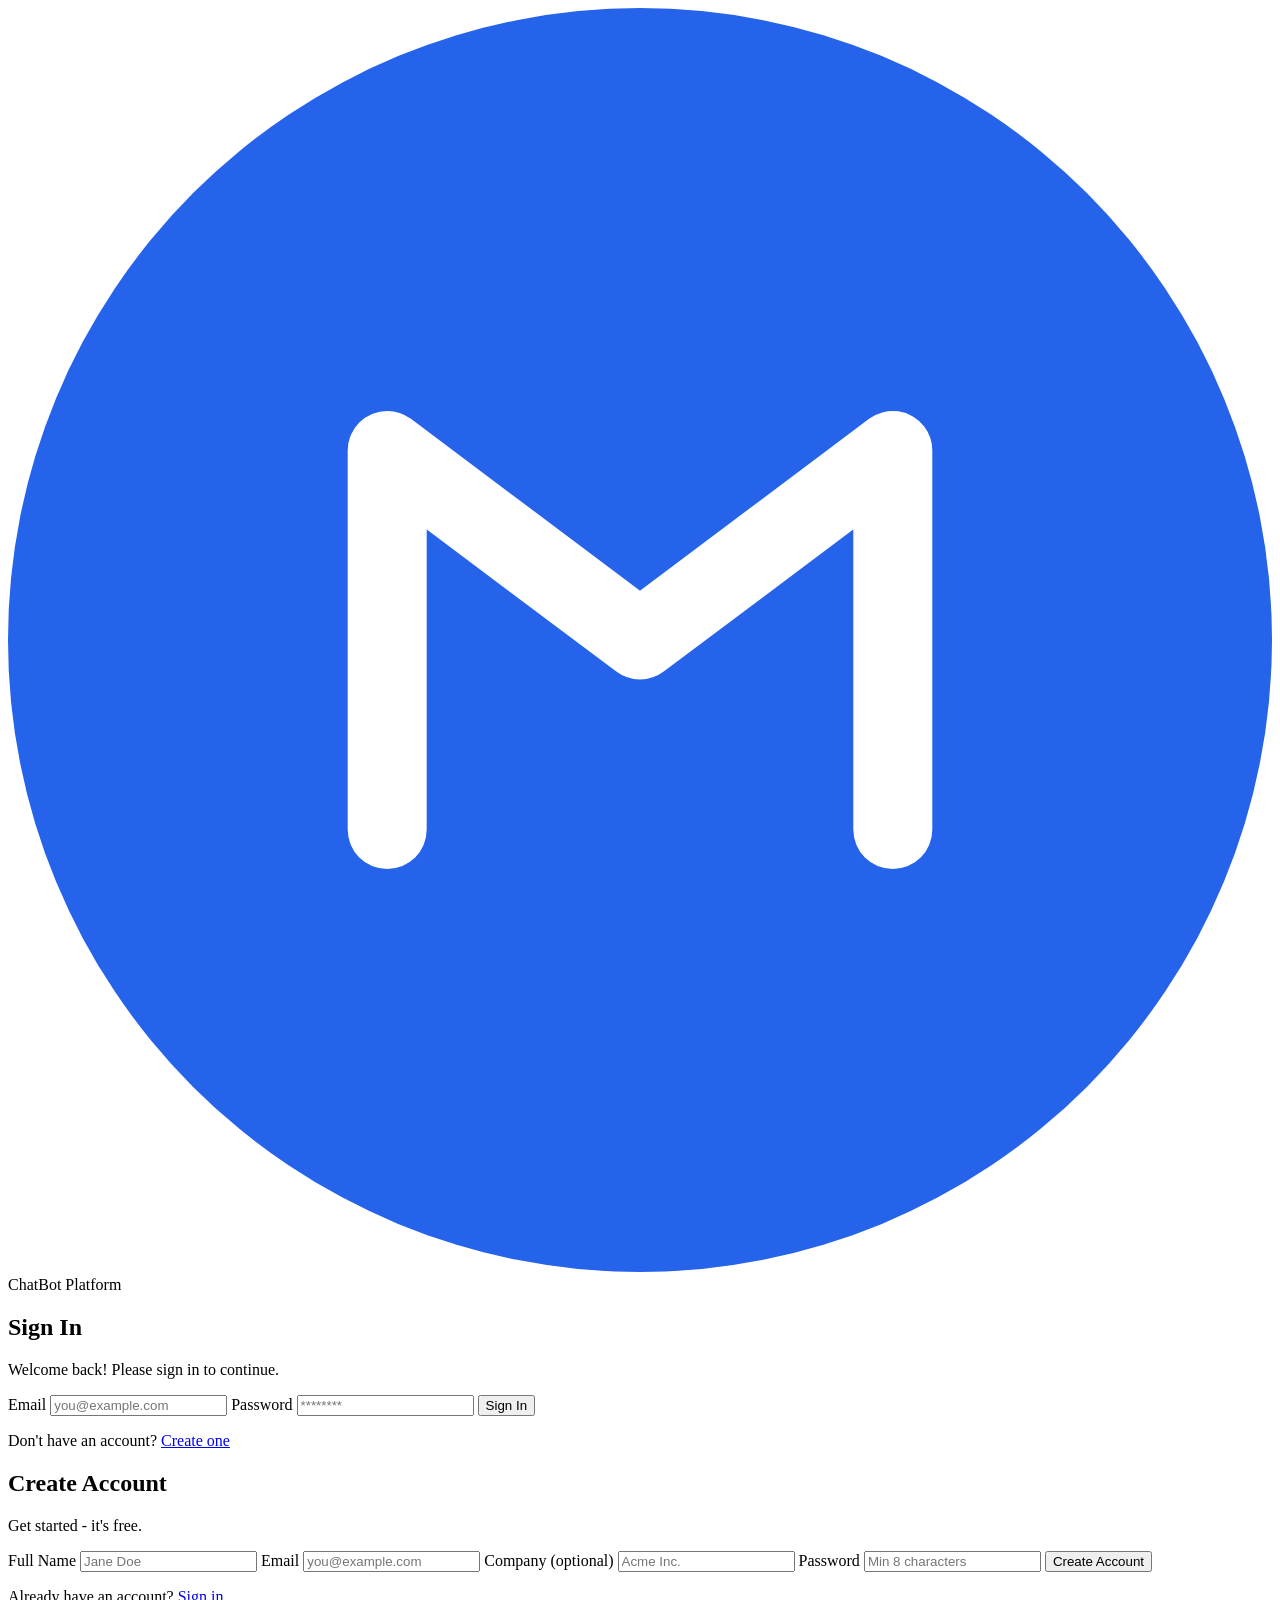
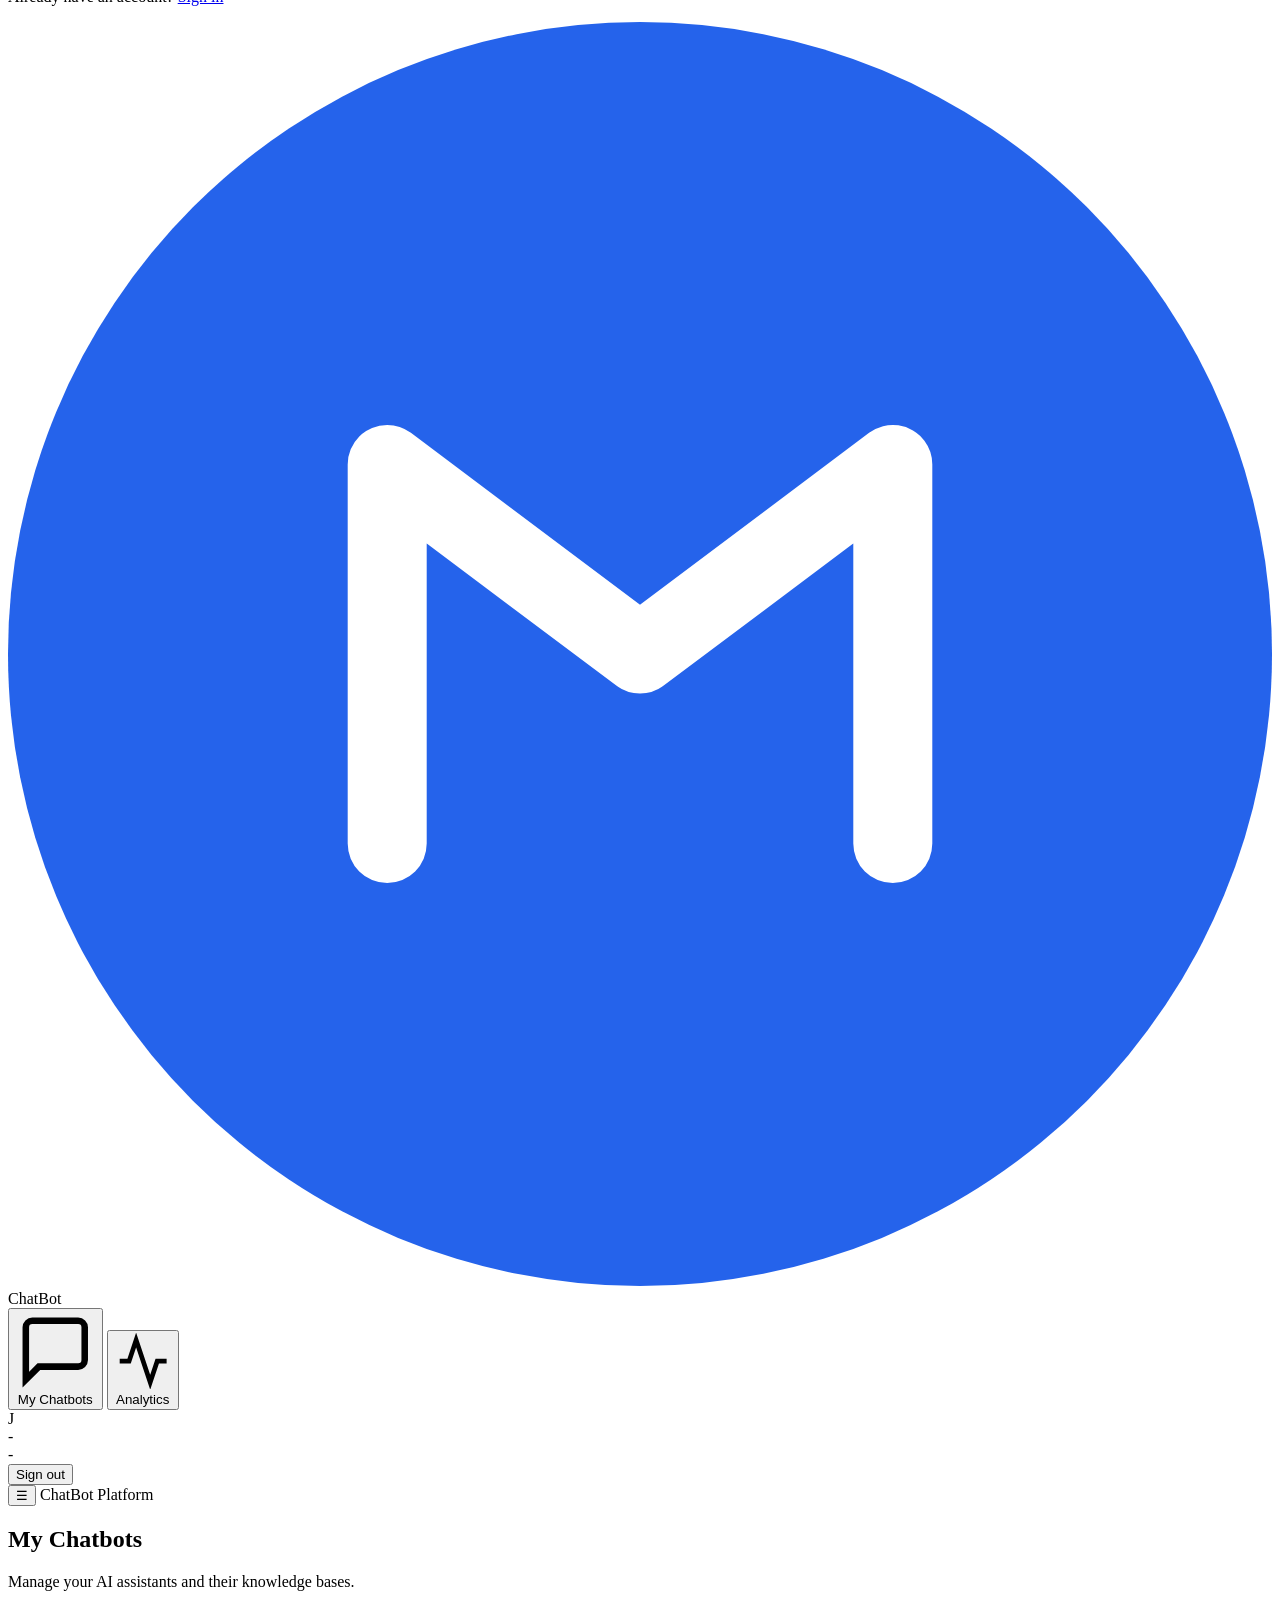
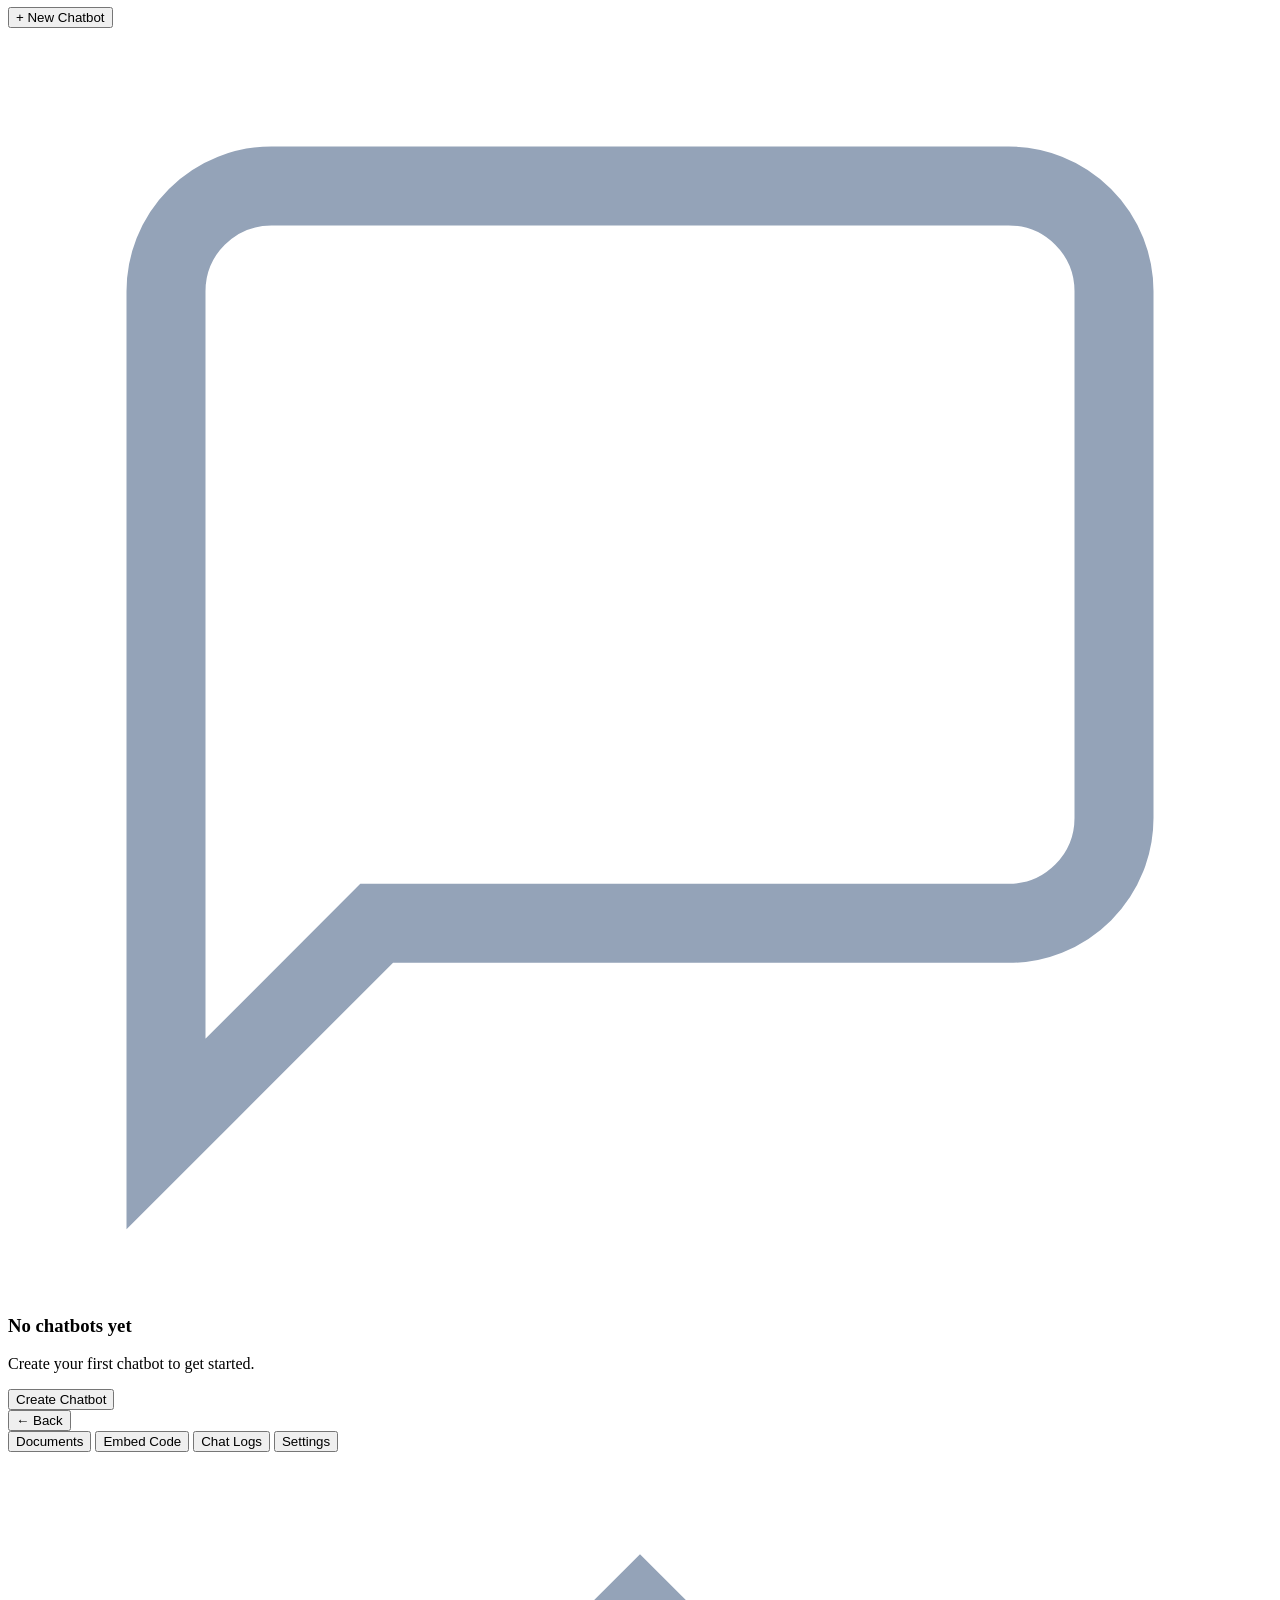
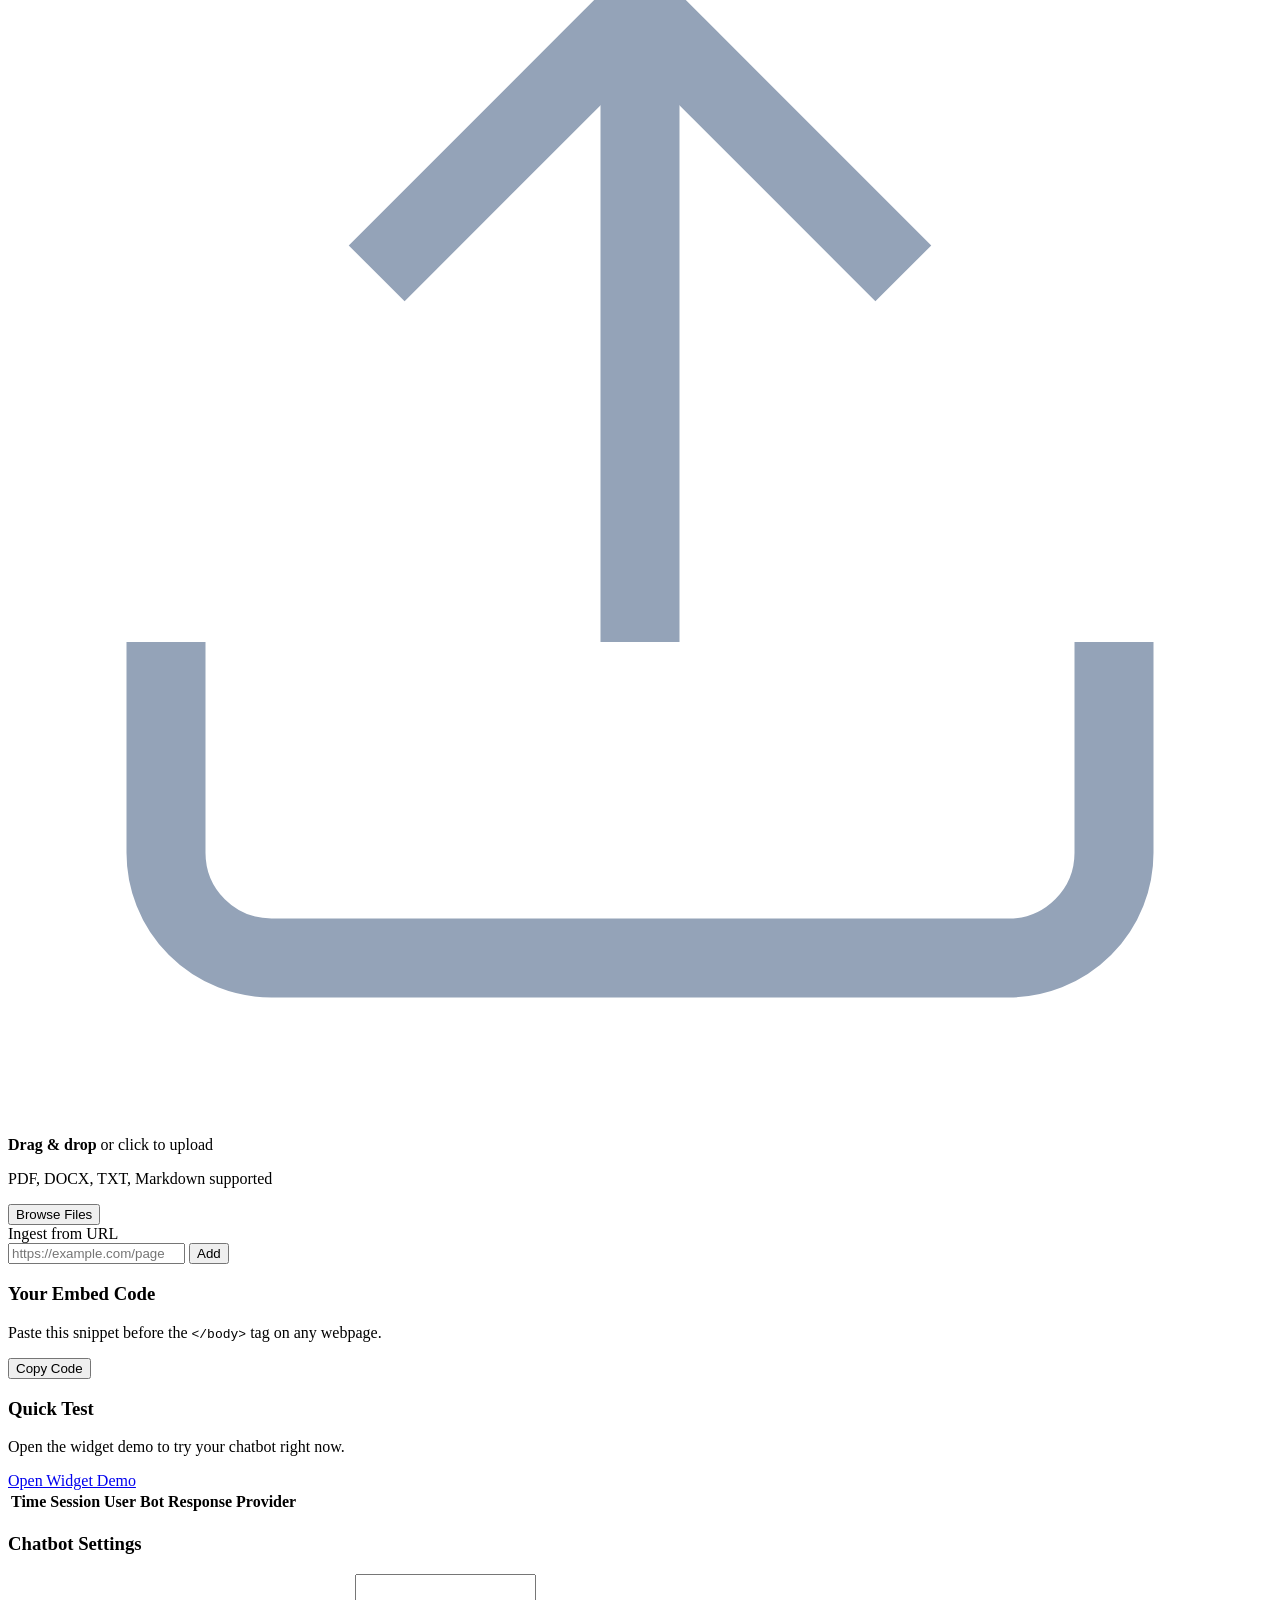
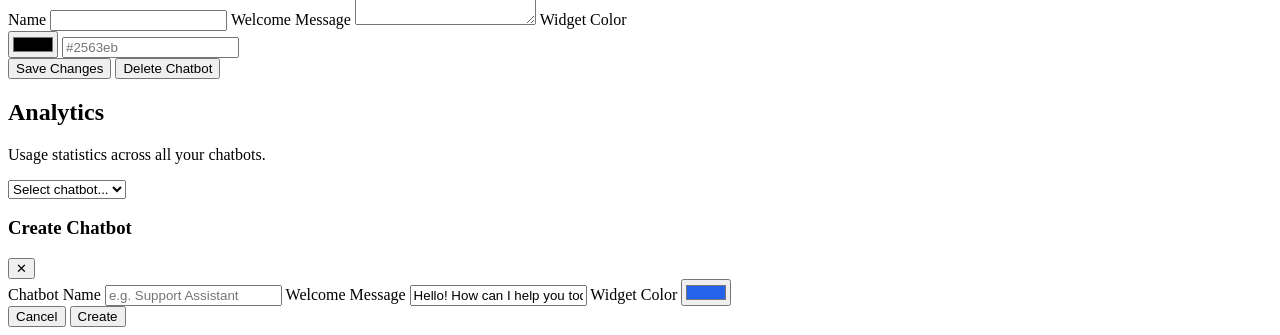
==== frontend/dashboard/index.html @ 39e8a9a4 "Initialize autobot repo with dashboard fixes" ====
﻿<!DOCTYPE html>
<html lang="en">
<head>
  <meta charset="UTF-8" />
  <meta name="viewport" content="width=device-width, initial-scale=1.0" />
  <title>ChatBot Platform — Dashboard</title>
  <link rel="preconnect" href="https://fonts.googleapis.com">
  <link rel="preconnect" href="https://fonts.gstatic.com" crossorigin>
  <link href="https://fonts.googleapis.com/css2?family=Manrope:wght@400;500;600;700;800&family=Inter:ital,opsz,wght@0,14..32,400;0,14..32,500;0,14..32,600&display=swap" rel="stylesheet">
  <link rel="stylesheet" href="/static/dashboard/dashboard.css" />
</head>
<body>
<!-- â•â•â•â•â•â•â•â•â•â•â•â•â•â•â•â•â•â•â•â•â•â•â•â•â•â•â•â•â•â•â•â•â•â•â•â•â•â•â•â•â•â•â•â•â•â•â•â•â•â•â•â•â•â•â•â•â•â•
     AUTH SCREENS
     â•â•â•â•â•â•â•â•â•â•â•â•â•â•â•â•â•â•â•â•â•â•â•â•â•â•â•â•â•â•â•â•â•â•â•â•â•â•â•â•â•â•â•â•â•â•â•â•â•â•â•â•â•â•â•â•â•â• -->
<div id="auth-screen" class="auth-screen">
  <div class="auth-card">
    <div class="auth-logo">
      <svg viewBox="0 0 40 40" fill="none">
        <circle cx="20" cy="20" r="20" fill="#2563eb"/>
        <path d="M12 26V14l8 6 8-6v12" stroke="#fff" stroke-width="2.5"
              stroke-linecap="round" stroke-linejoin="round"/>
      </svg>
      <span>ChatBot Platform</span>
    </div>

    <!-- Login form -->
    <div id="login-form">
      <h2>Sign In</h2>
      <p class="auth-sub">Welcome back! Please sign in to continue.</p>
      <div id="login-error" class="alert alert-error hidden"></div>
      <label>Email
        <input type="email" id="login-email" placeholder="you@example.com" autocomplete="email"/>
      </label>
      <label>Password
        <input type="password" id="login-password" placeholder="********" autocomplete="current-password"/>
      </label>
      <button class="btn btn-primary full-width" onclick="doLogin()">Sign In</button>
      <p class="auth-switch">Don't have an account? <a href="#" onclick="showRegister()">Create one</a></p>
    </div>

    <!-- Register form -->
    <div id="register-form" class="hidden">
      <h2>Create Account</h2>
      <p class="auth-sub">Get started - it's free.</p>
      <div id="register-error" class="alert alert-error hidden"></div>
      <label>Full Name
        <input type="text" id="reg-name" placeholder="Jane Doe"/>
      </label>
      <label>Email
        <input type="email" id="reg-email" placeholder="you@example.com"/>
      </label>
      <label>Company (optional)
        <input type="text" id="reg-company" placeholder="Acme Inc."/>
      </label>
      <label>Password
        <input type="password" id="reg-password" placeholder="Min 8 characters"/>
      </label>
      <button class="btn btn-primary full-width" onclick="doRegister()">Create Account</button>
      <p class="auth-switch">Already have an account? <a href="#" onclick="showLogin()">Sign in</a></p>
    </div>
  </div>
</div>

<!-- â•â•â•â•â•â•â•â•â•â•â•â•â•â•â•â•â•â•â•â•â•â•â•â•â•â•â•â•â•â•â•â•â•â•â•â•â•â•â•â•â•â•â•â•â•â•â•â•â•â•â•â•â•â•â•â•â•â•
     MAIN APP
     â•â•â•â•â•â•â•â•â•â•â•â•â•â•â•â•â•â•â•â•â•â•â•â•â•â•â•â•â•â•â•â•â•â•â•â•â•â•â•â•â•â•â•â•â•â•â•â•â•â•â•â•â•â•â•â•â•â• -->
<div id="app" class="app hidden">

  <!-- Sidebar -->
  <aside class="sidebar" id="sidebar">
    <div class="sidebar-logo">
      <svg viewBox="0 0 40 40" fill="none">
        <circle cx="20" cy="20" r="20" fill="#2563eb"/>
        <path d="M12 26V14l8 6 8-6v12" stroke="#fff" stroke-width="2.5"
              stroke-linecap="round" stroke-linejoin="round"/>
      </svg>
      <span>ChatBot</span>
    </div>

    <nav class="sidebar-nav">
      <button class="nav-btn active" onclick="showSection('chatbots')" id="nav-chatbots">
        <svg viewBox="0 0 24 24" fill="none" stroke="currentColor" stroke-width="2">
          <path d="M21 15a2 2 0 0 1-2 2H7l-4 4V5a2 2 0 0 1 2-2h14a2 2 0 0 1 2 2z"/>
        </svg>
        My Chatbots
      </button>
      <button class="nav-btn" onclick="showSection('analytics')" id="nav-analytics">
        <svg viewBox="0 0 24 24" fill="none" stroke="currentColor" stroke-width="2">
          <polyline points="22 12 18 12 15 21 9 3 6 12 2 12"/>
        </svg>
        Analytics
      </button>
    </nav>

    <div class="sidebar-footer">
      <div class="user-info">
        <div class="user-avatar" id="user-avatar">J</div>
        <div>
          <div class="user-name" id="user-name-display">-</div>
          <div class="user-email" id="user-email-display">-</div>
        </div>
      </div>
      <button class="btn btn-ghost btn-sm" onclick="doLogout()">Sign out</button>
    </div>
  </aside>

  <!-- Mobile top bar -->
  <div class="mobile-bar">
    <button class="btn btn-ghost" onclick="toggleSidebar()">☰</button>
    <span class="mobile-title">ChatBot Platform</span>
  </div>

  <!-- Main content -->
  <main class="main-content">

    <!-- â”€â”€ CHATBOTS section â”€â”€â”€â”€â”€â”€â”€â”€â”€â”€â”€â”€â”€â”€â”€â”€â”€â”€â”€â”€â”€â”€â”€â”€â”€â”€â”€â”€â”€â”€â”€â”€â”€ -->
    <section id="section-chatbots">
      <div class="section-header">
        <div>
          <h1>My Chatbots</h1>
          <p class="section-sub">Manage your AI assistants and their knowledge bases.</p>
        </div>
        <button class="btn btn-primary" onclick="openCreateModal()">
          + New Chatbot
        </button>
      </div>

      <div id="chatbots-grid" class="chatbots-grid"></div>
      <div id="chatbots-empty" class="empty-state hidden">
        <svg viewBox="0 0 24 24" fill="none" stroke="#94a3b8" stroke-width="1.5">
          <path d="M21 15a2 2 0 0 1-2 2H7l-4 4V5a2 2 0 0 1 2-2h14a2 2 0 0 1 2 2z"/>
        </svg>
        <h3>No chatbots yet</h3>
        <p>Create your first chatbot to get started.</p>
        <button class="btn btn-primary" onclick="openCreateModal()">Create Chatbot</button>
      </div>
    </section>

    <!-- â”€â”€ CHATBOT DETAIL section â”€â”€â”€â”€â”€â”€â”€â”€â”€â”€â”€â”€â”€â”€â”€â”€â”€â”€â”€â”€â”€â”€â”€â”€â”€â”€â”€ -->
    <section id="section-detail" class="hidden">
      <div class="section-header">
        <button class="btn btn-ghost" onclick="backToChatbots()">← Back</button>
        <div class="detail-tabs">
          <button class="tab active" onclick="switchTab('docs',this)">Documents</button>
          <button class="tab" onclick="switchTab('embed',this)">Embed Code</button>
          <button class="tab" onclick="switchTab('logs',this)">Chat Logs</button>
          <button class="tab" onclick="switchTab('settings',this)">Settings</button>
        </div>
      </div>

      <!-- Documents tab -->
      <div id="tab-docs">
        <div class="upload-area" id="upload-area">
          <svg viewBox="0 0 24 24" fill="none" stroke="#94a3b8" stroke-width="1.5">
            <path d="M21 15v4a2 2 0 0 1-2 2H5a2 2 0 0 1-2-2v-4"/>
            <polyline points="17 8 12 3 7 8"/><line x1="12" y1="3" x2="12" y2="15"/>
          </svg>
          <p><strong>Drag & drop</strong> or click to upload</p>
          <p class="upload-hint">PDF, DOCX, TXT, Markdown supported</p>
          <input type="file" id="file-input" accept=".pdf,.docx,.doc,.txt,.md"
                 multiple style="display:none" onchange="handleFileUpload(event)"/>
          <button class="btn btn-secondary" onclick="document.getElementById('file-input').click()">
            Browse Files
          </button>
        </div>

        <div class="url-ingest">
          <label>Ingest from URL</label>
          <div class="input-row">
            <input type="url" id="url-input" placeholder="https://example.com/page" />
            <button class="btn btn-primary" onclick="handleUrlIngest()">Add</button>
          </div>
        </div>

        <div id="docs-list" class="docs-list"></div>
      </div>

      <!-- Embed tab -->
      <div id="tab-embed" class="hidden">
        <div class="card">
          <h3>Your Embed Code</h3>
          <p class="card-sub">Paste this snippet before the <code>&lt;/body&gt;</code> tag on any webpage.</p>
          <pre id="embed-code-block" class="code-block"></pre>
          <button class="btn btn-primary" onclick="copyEmbedCode()">Copy Code</button>
        </div>
        <div class="card mt-16">
          <h3>Quick Test</h3>
          <p class="card-sub">Open the widget demo to try your chatbot right now.</p>
          <a id="demo-link" href="#" target="_blank" class="btn btn-secondary">Open Widget Demo</a>
        </div>
      </div>

      <!-- Logs tab -->
      <div id="tab-logs" class="hidden">
        <table class="data-table">
          <thead>
            <tr>
              <th>Time</th>
              <th>Session</th>
              <th>User</th>
              <th>Bot Response</th>
              <th>Provider</th>
            </tr>
          </thead>
          <tbody id="logs-tbody"></tbody>
        </table>
        <div id="logs-pagination" class="pagination"></div>
      </div>

      <!-- Settings tab -->
      <div id="tab-settings" class="hidden">
        <div class="card settings-form">
          <h3>Chatbot Settings</h3>
          <label>Name
            <input type="text" id="setting-name" />
          </label>
          <label>Welcome Message
            <textarea id="setting-welcome" rows="3"></textarea>
          </label>
          <label>Widget Color
            <div class="color-row">
              <input type="color" id="setting-color" />
              <input type="text"  id="setting-color-hex" placeholder="#2563eb" />
            </div>
          </label>
          <div class="settings-actions">
            <button class="btn btn-primary" onclick="saveSettings()">Save Changes</button>
            <button class="btn btn-danger"  onclick="confirmDeleteChatbot()">Delete Chatbot</button>
          </div>
        </div>
      </div>
    </section>

    <!-- â”€â”€ ANALYTICS section â”€â”€â”€â”€â”€â”€â”€â”€â”€â”€â”€â”€â”€â”€â”€â”€â”€â”€â”€â”€â”€â”€â”€â”€â”€â”€â”€â”€â”€â”€â”€â”€ -->
    <section id="section-analytics" class="hidden">
      <div class="section-header">
        <div>
          <h1>Analytics</h1>
          <p class="section-sub">Usage statistics across all your chatbots.</p>
        </div>
        <select id="analytics-bot-select" class="select" onchange="loadAnalytics()">
          <option value="">Select chatbot...</option>
        </select>
      </div>
      <div id="analytics-content">
        <div class="stats-grid" id="stats-grid"></div>
        <div class="card mt-16" id="daily-chart-card" style="display:none">
          <h3>Daily Messages (last 30 days)</h3>
        </div>
        <div class="card mt-16" id="providers-card" style="display:none">
          <h3>Responses by Provider</h3>
          <div id="providers-list"></div>
        </div>
      </div>
    </section>

  </main>
</div>

<!-- Modal -->
<div id="modal-overlay" class="modal-overlay hidden" onclick="closeModal()">
  <div id="modal-box" class="modal-box" onclick="event.stopPropagation()">
    <div class="modal-header">
      <h3>Create Chatbot</h3>
      <button class="modal-close" onclick="closeModal()">✕</button>
    </div>
    <div class="modal-body">
      <div id="modal-error" class="alert alert-error hidden"></div>
      <label>Chatbot Name
        <input type="text" id="modal-bot-name" placeholder="e.g. Support Assistant"/>
      </label>
      <label>Welcome Message
        <input type="text" id="modal-welcome" value="Hello! How can I help you today?"/>
      </label>
      <label>Widget Color
        <input type="color" id="modal-color" value="#2563eb"/>
      </label>
    </div>
    <div class="modal-footer">
      <button class="btn btn-ghost" onclick="closeModal()">Cancel</button>
      <button class="btn btn-primary" onclick="doCreateChatbot()">Create</button>
    </div>
  </div>
</div>

<!-- Toast -->
<div id="toast" class="toast hidden"></div>
<script src="/static/dashboard/dashboard.js"></script>
</body>
</html>
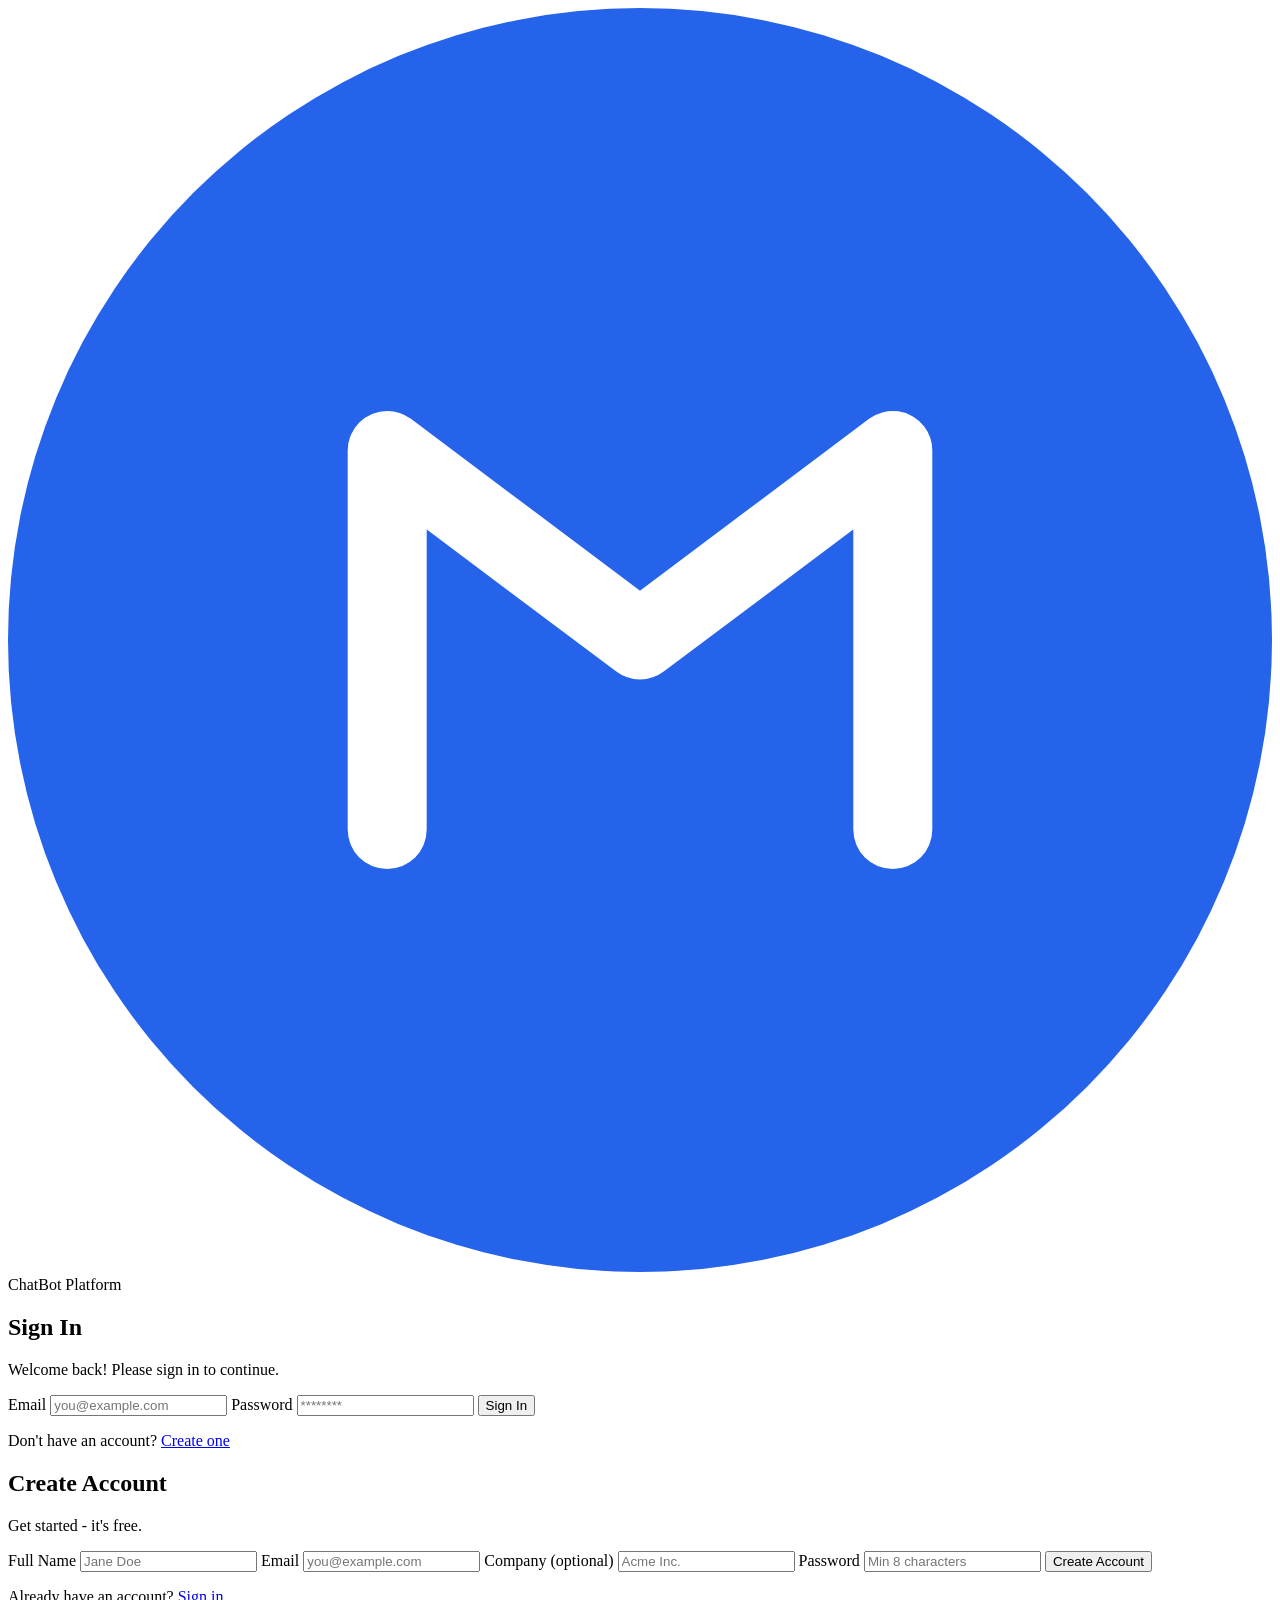
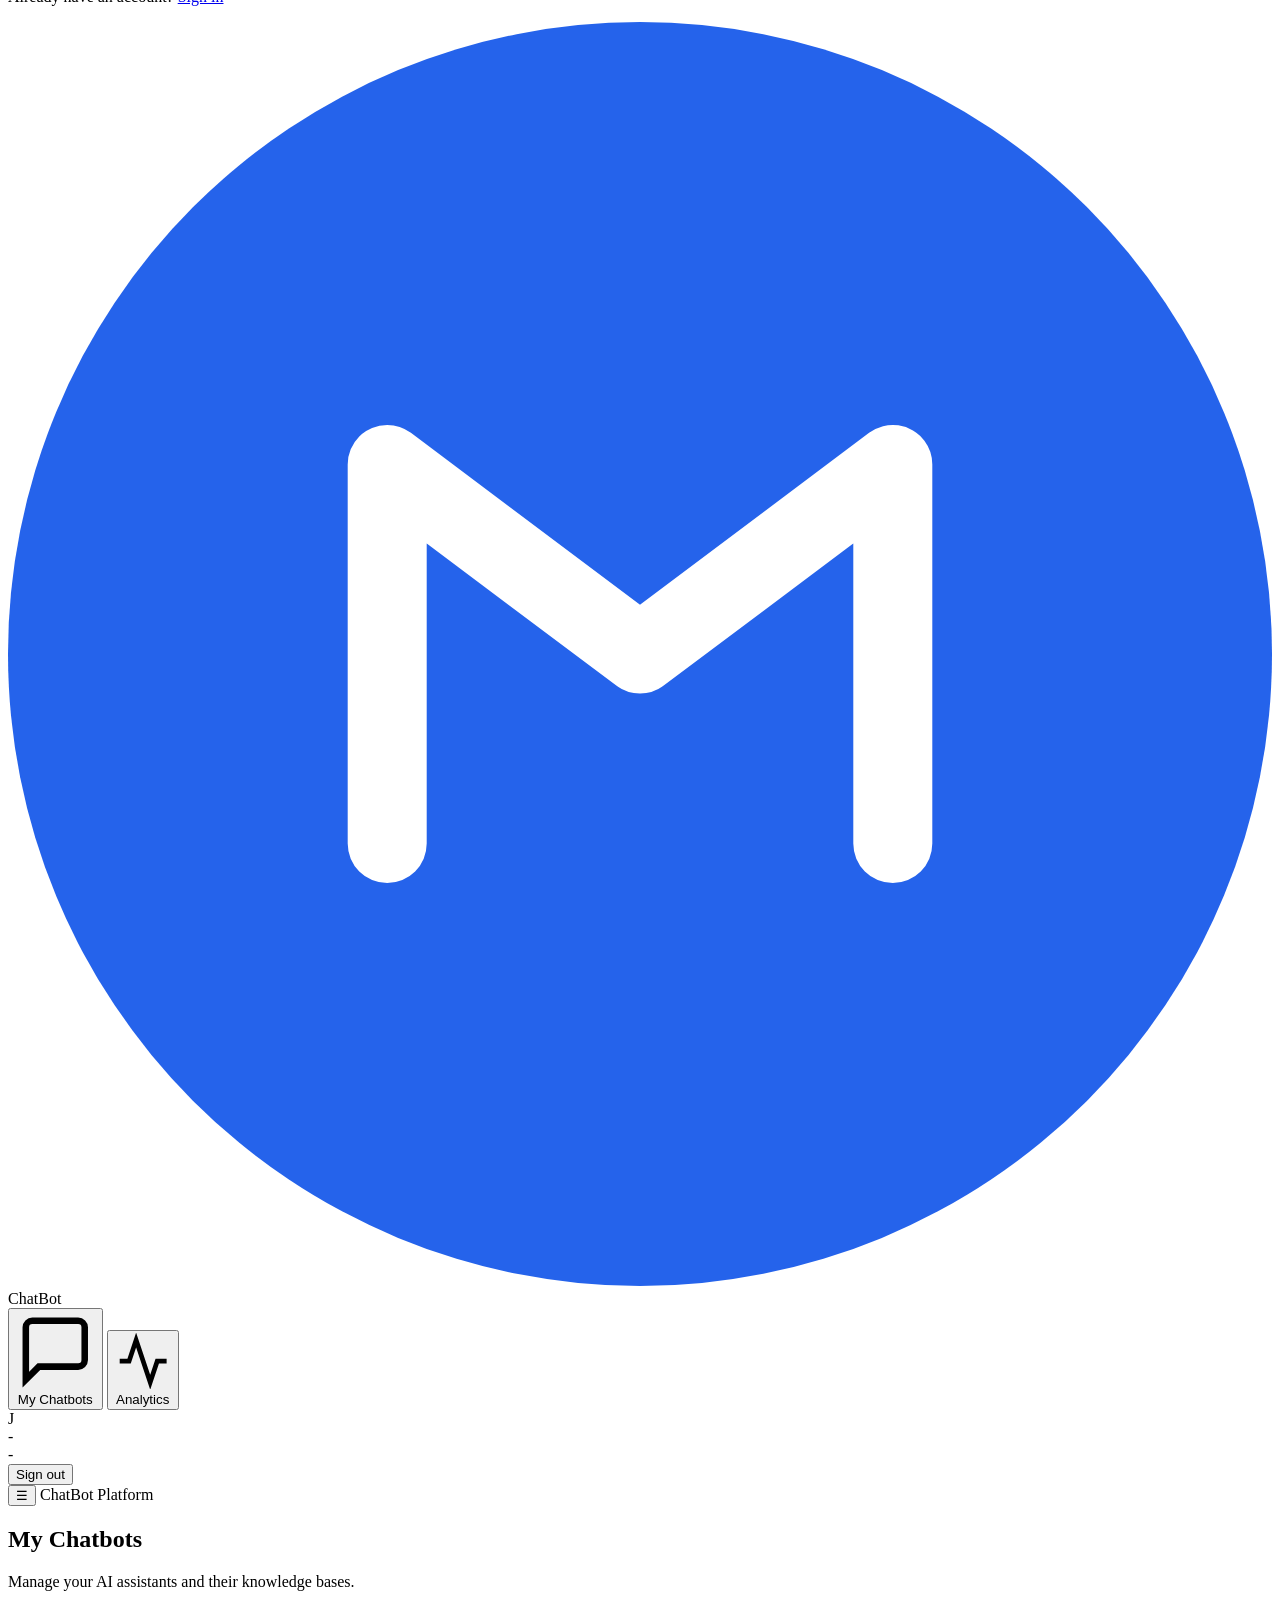
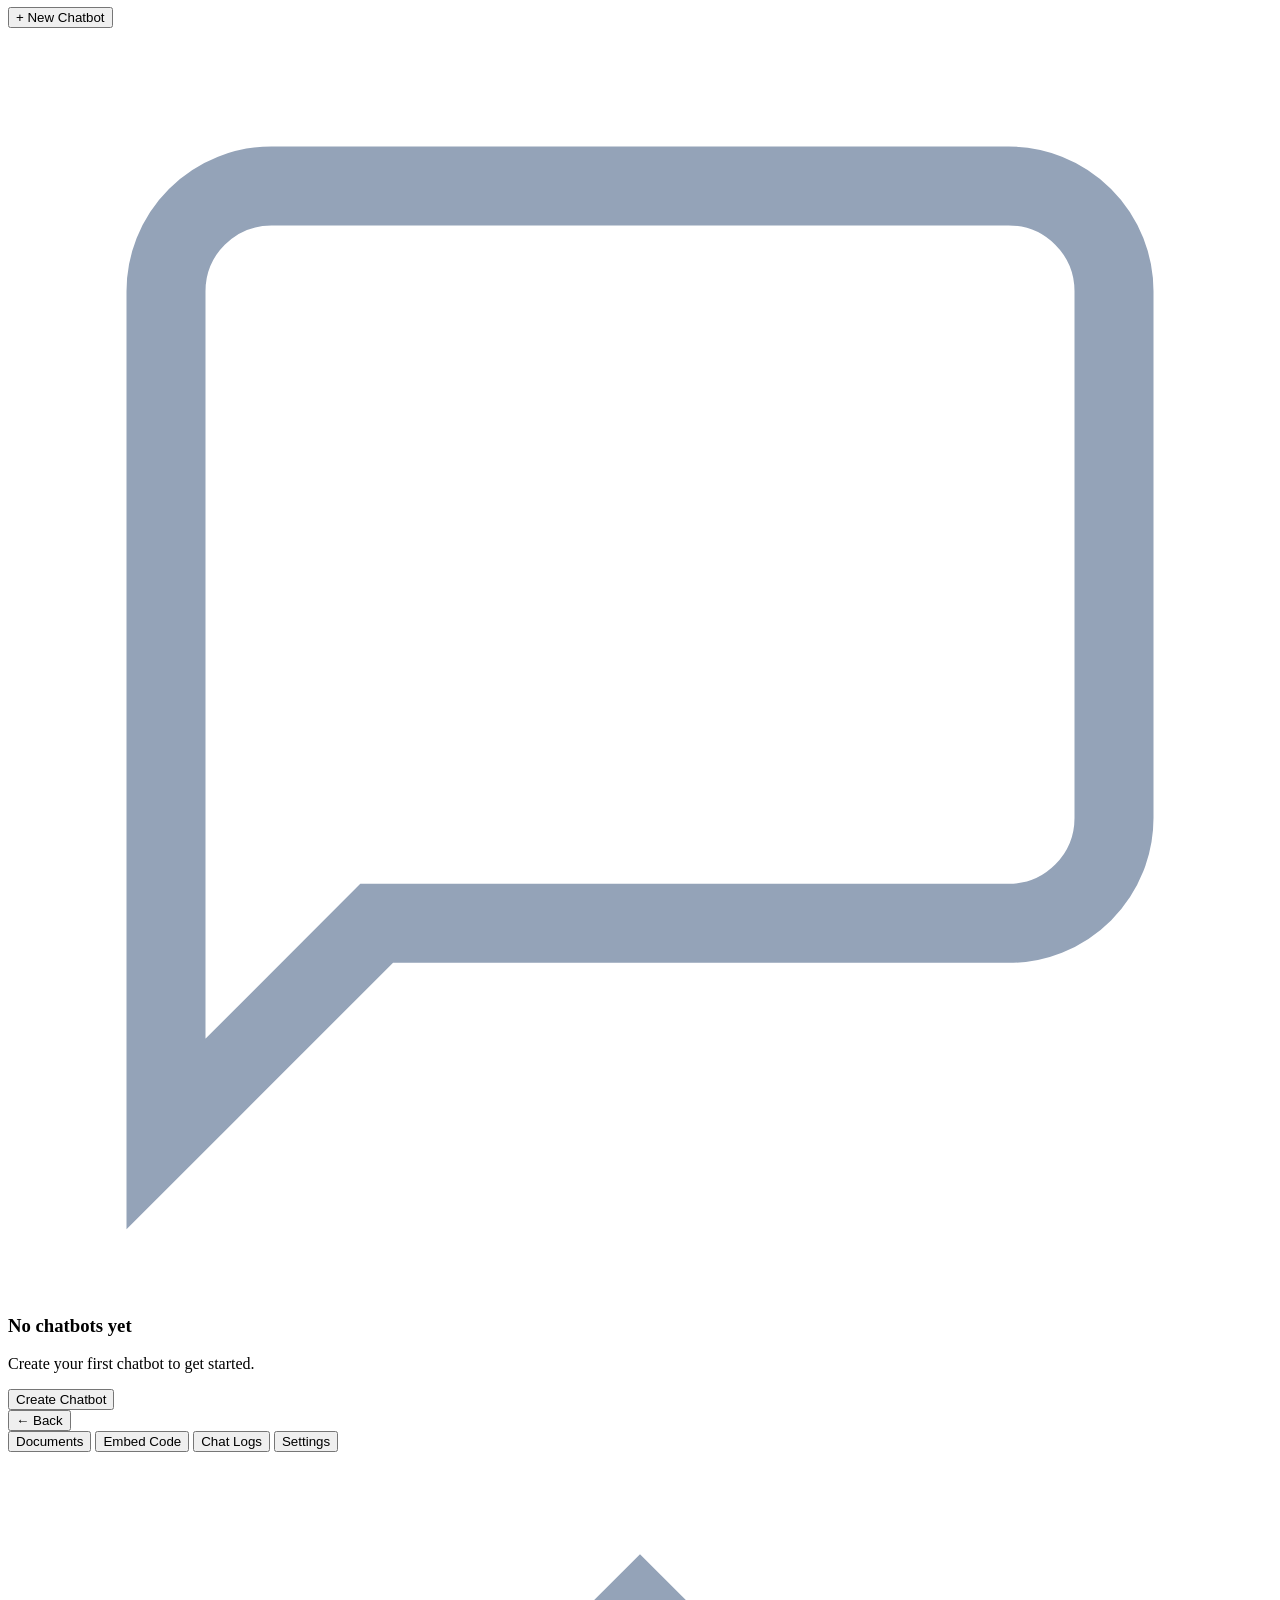
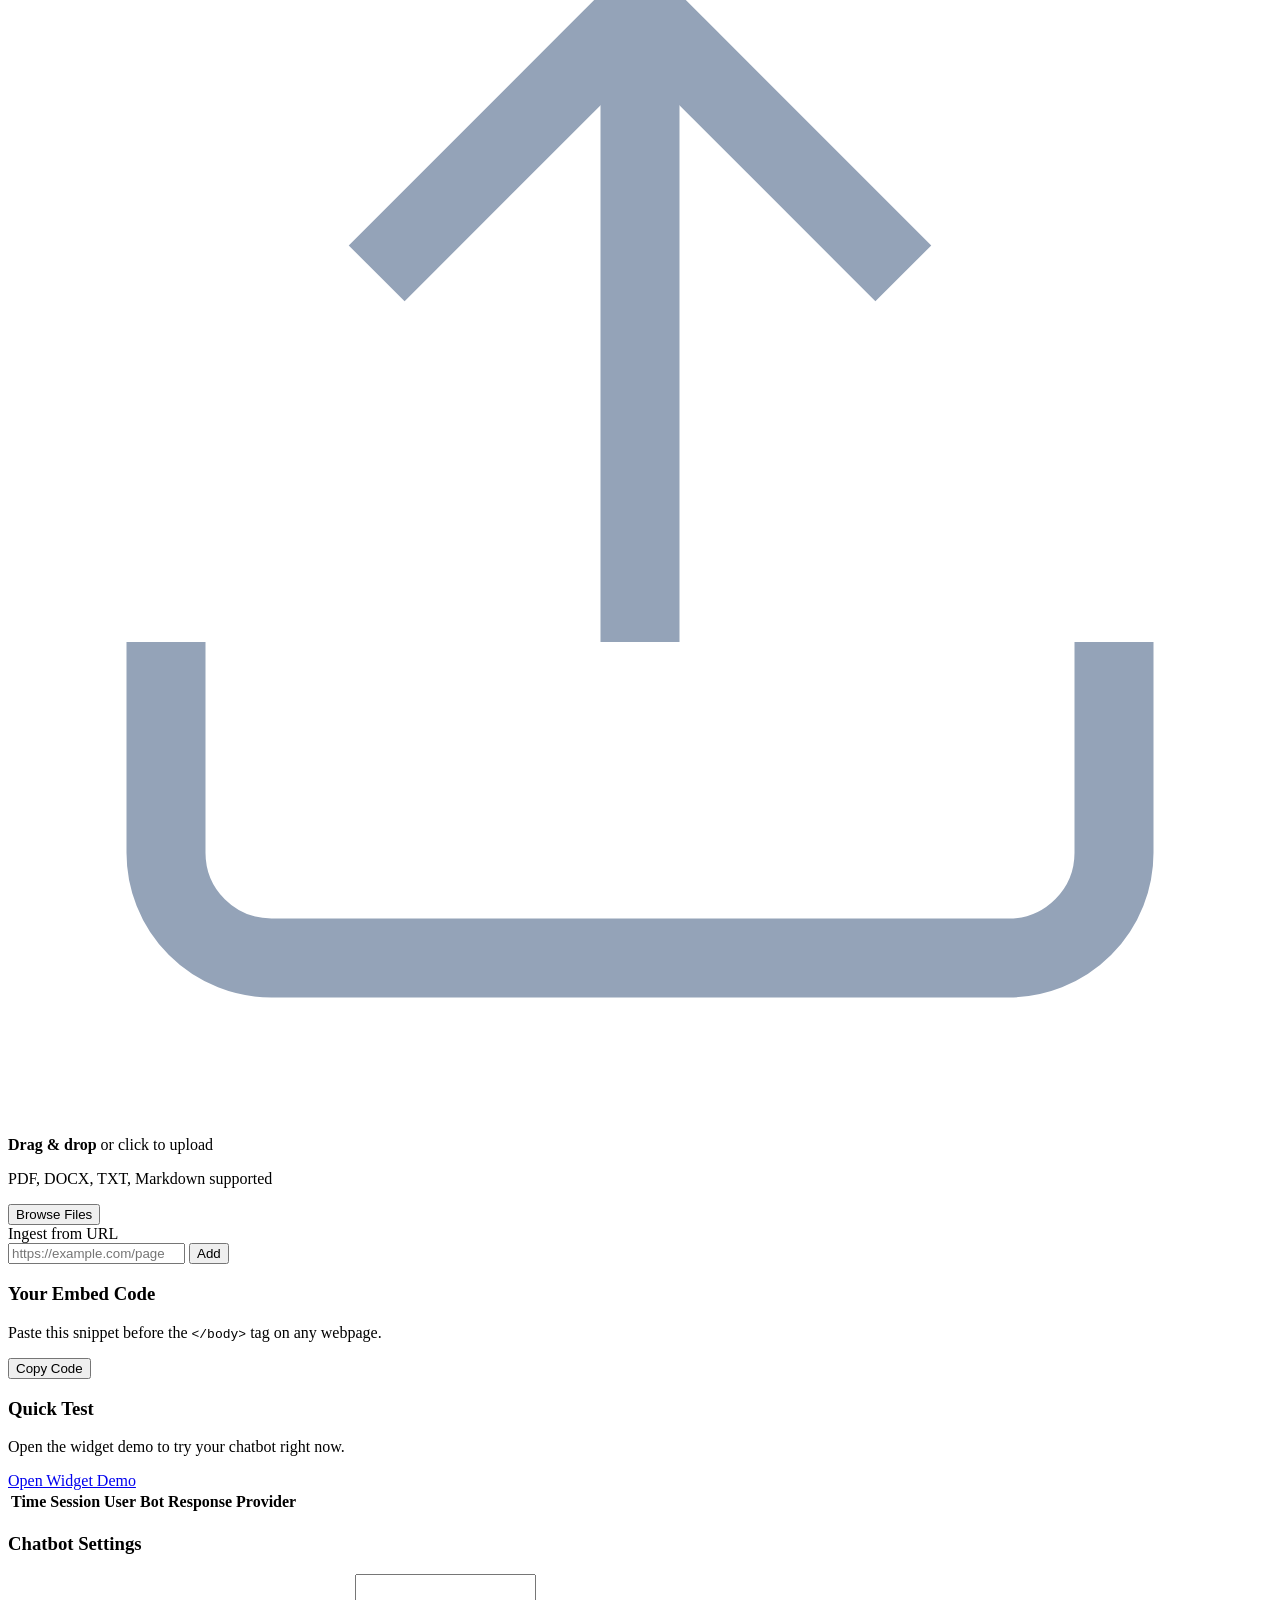
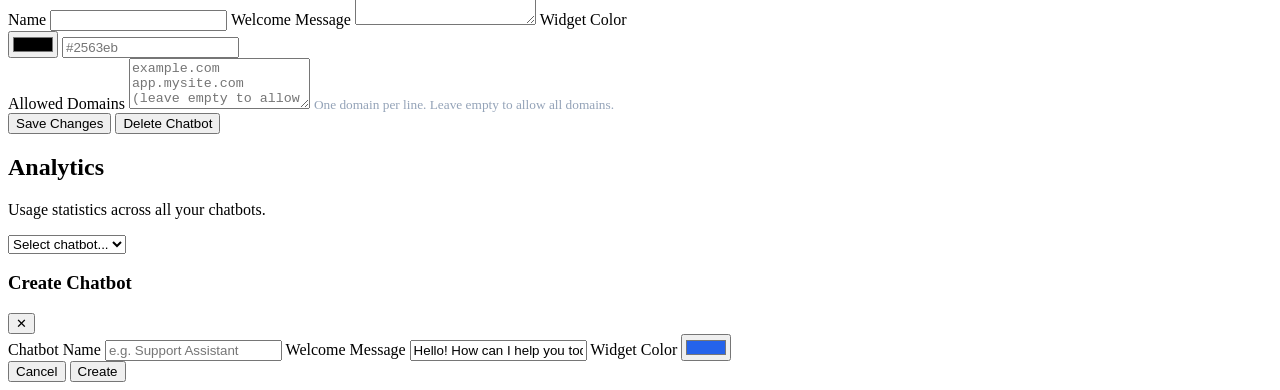
==== commit 0741e89e: "Add security features: domain restriction, bcrypt passwords, per-chatbot rate limiting - Allow chatb" ====
--- a/frontend/dashboard/index.html
+++ b/frontend/dashboard/index.html
@@ -224,6 +224,10 @@
               <input type="text"  id="setting-color-hex" placeholder="#2563eb" />
             </div>
           </label>
+          <label>Allowed Domains
+            <textarea id="setting-domains" rows="3" placeholder="example.com&#10;app.mysite.com&#10;(leave empty to allow all domains)"></textarea>
+            <small style="color:#94a3b8">One domain per line. Leave empty to allow all domains.</small>
+          </label>
           <div class="settings-actions">
             <button class="btn btn-primary" onclick="saveSettings()">Save Changes</button>
             <button class="btn btn-danger"  onclick="confirmDeleteChatbot()">Delete Chatbot</button>
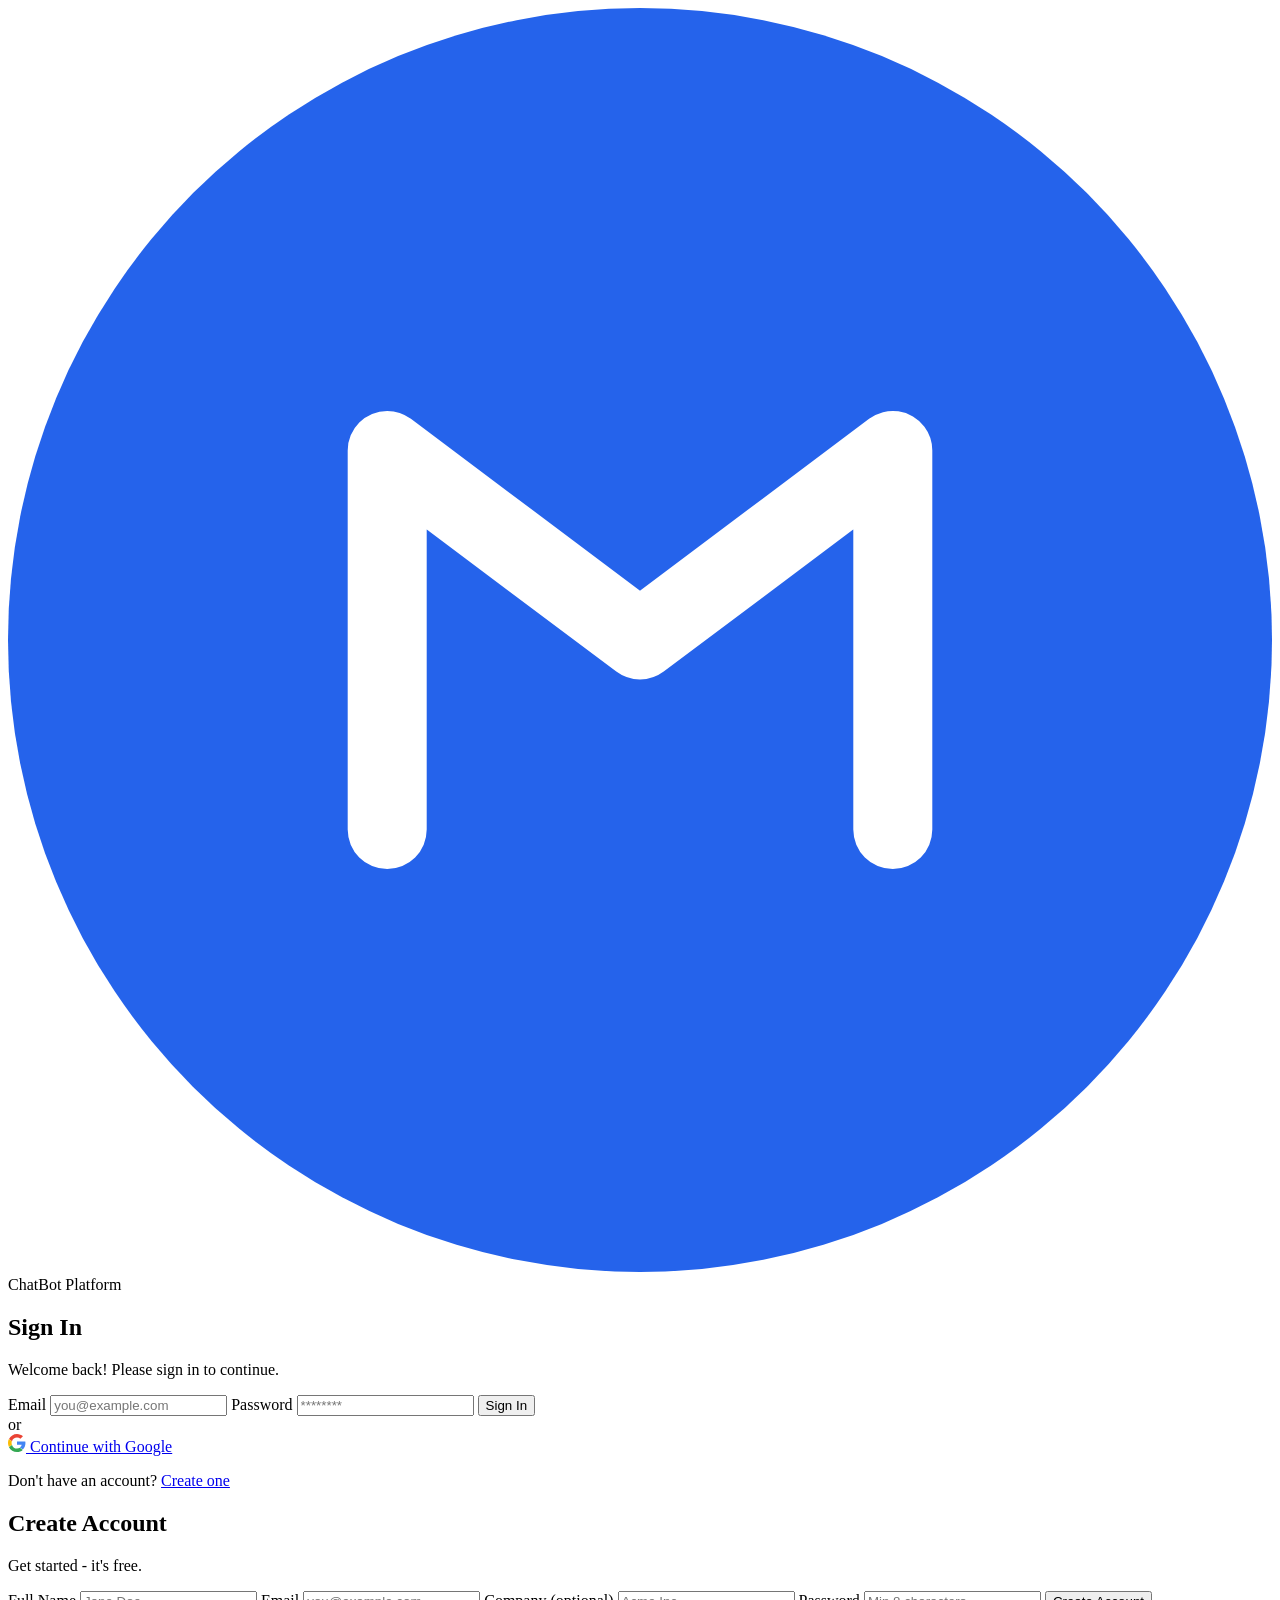
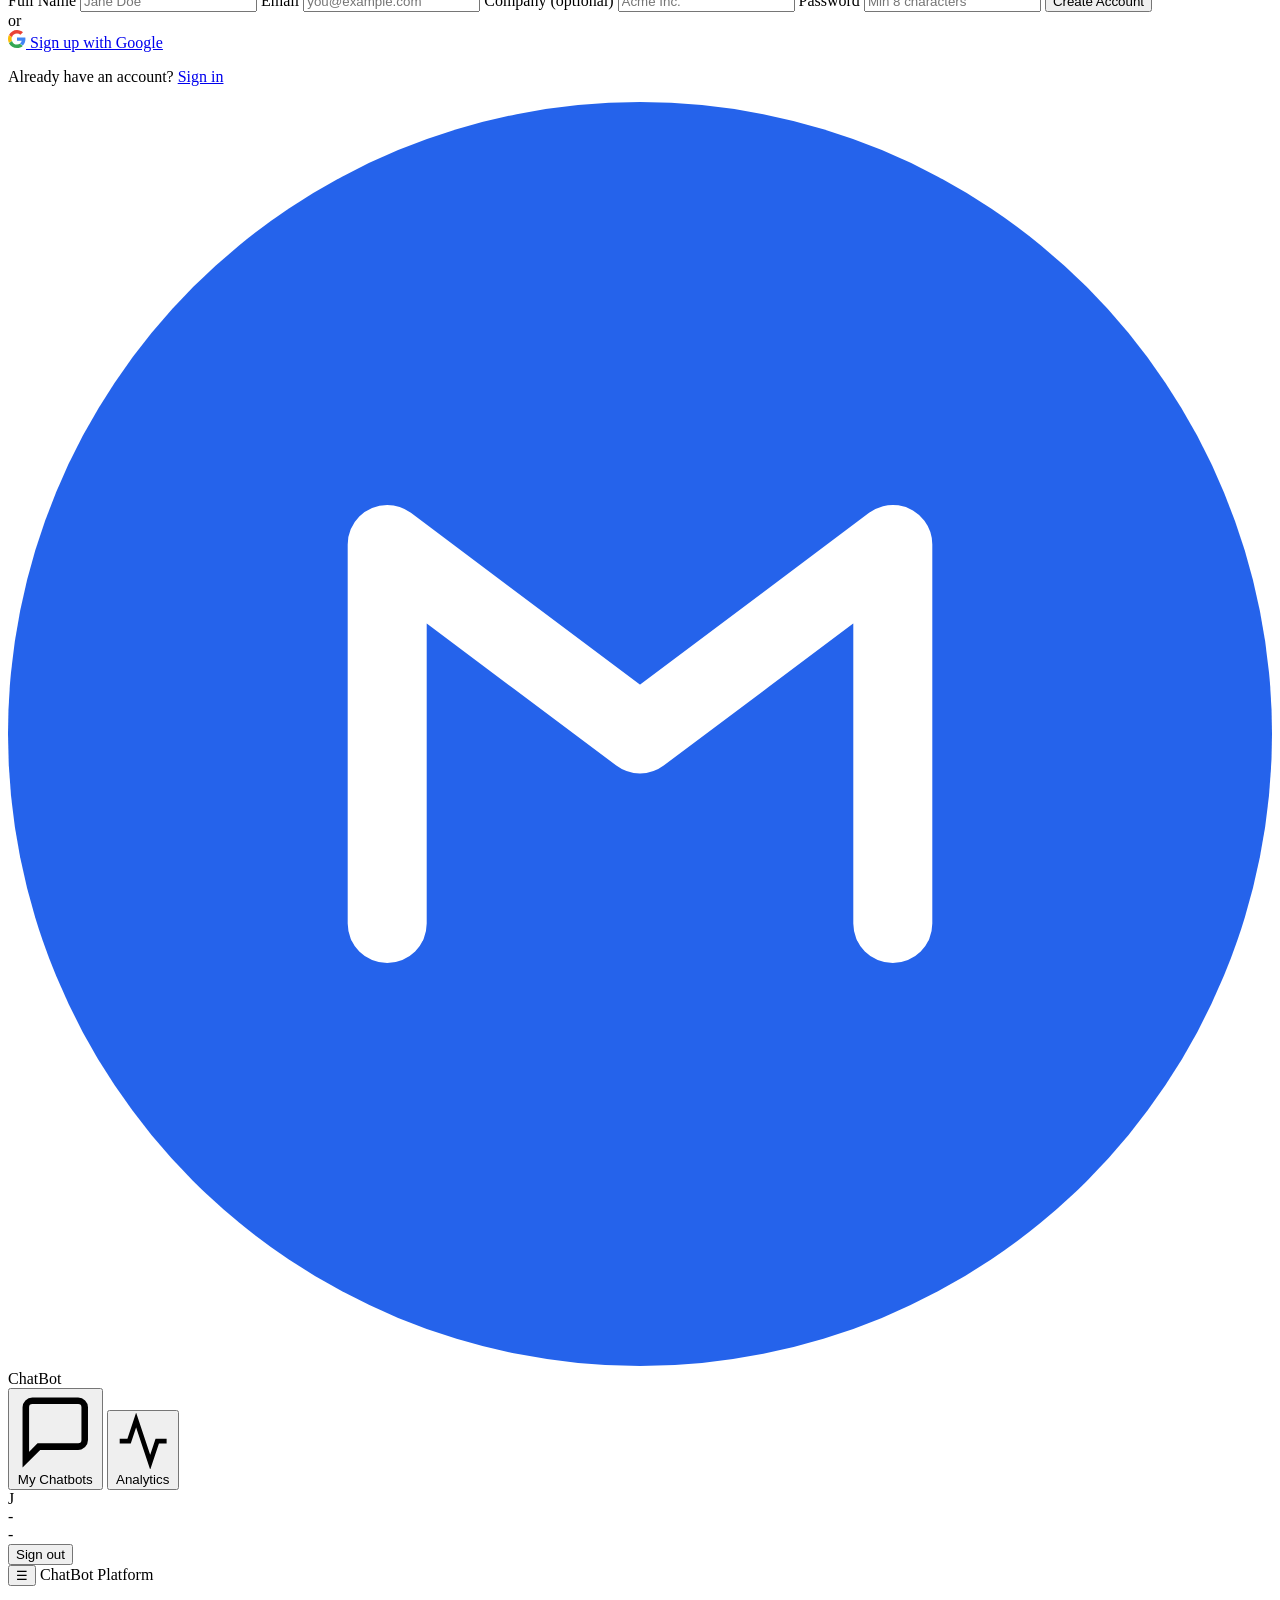
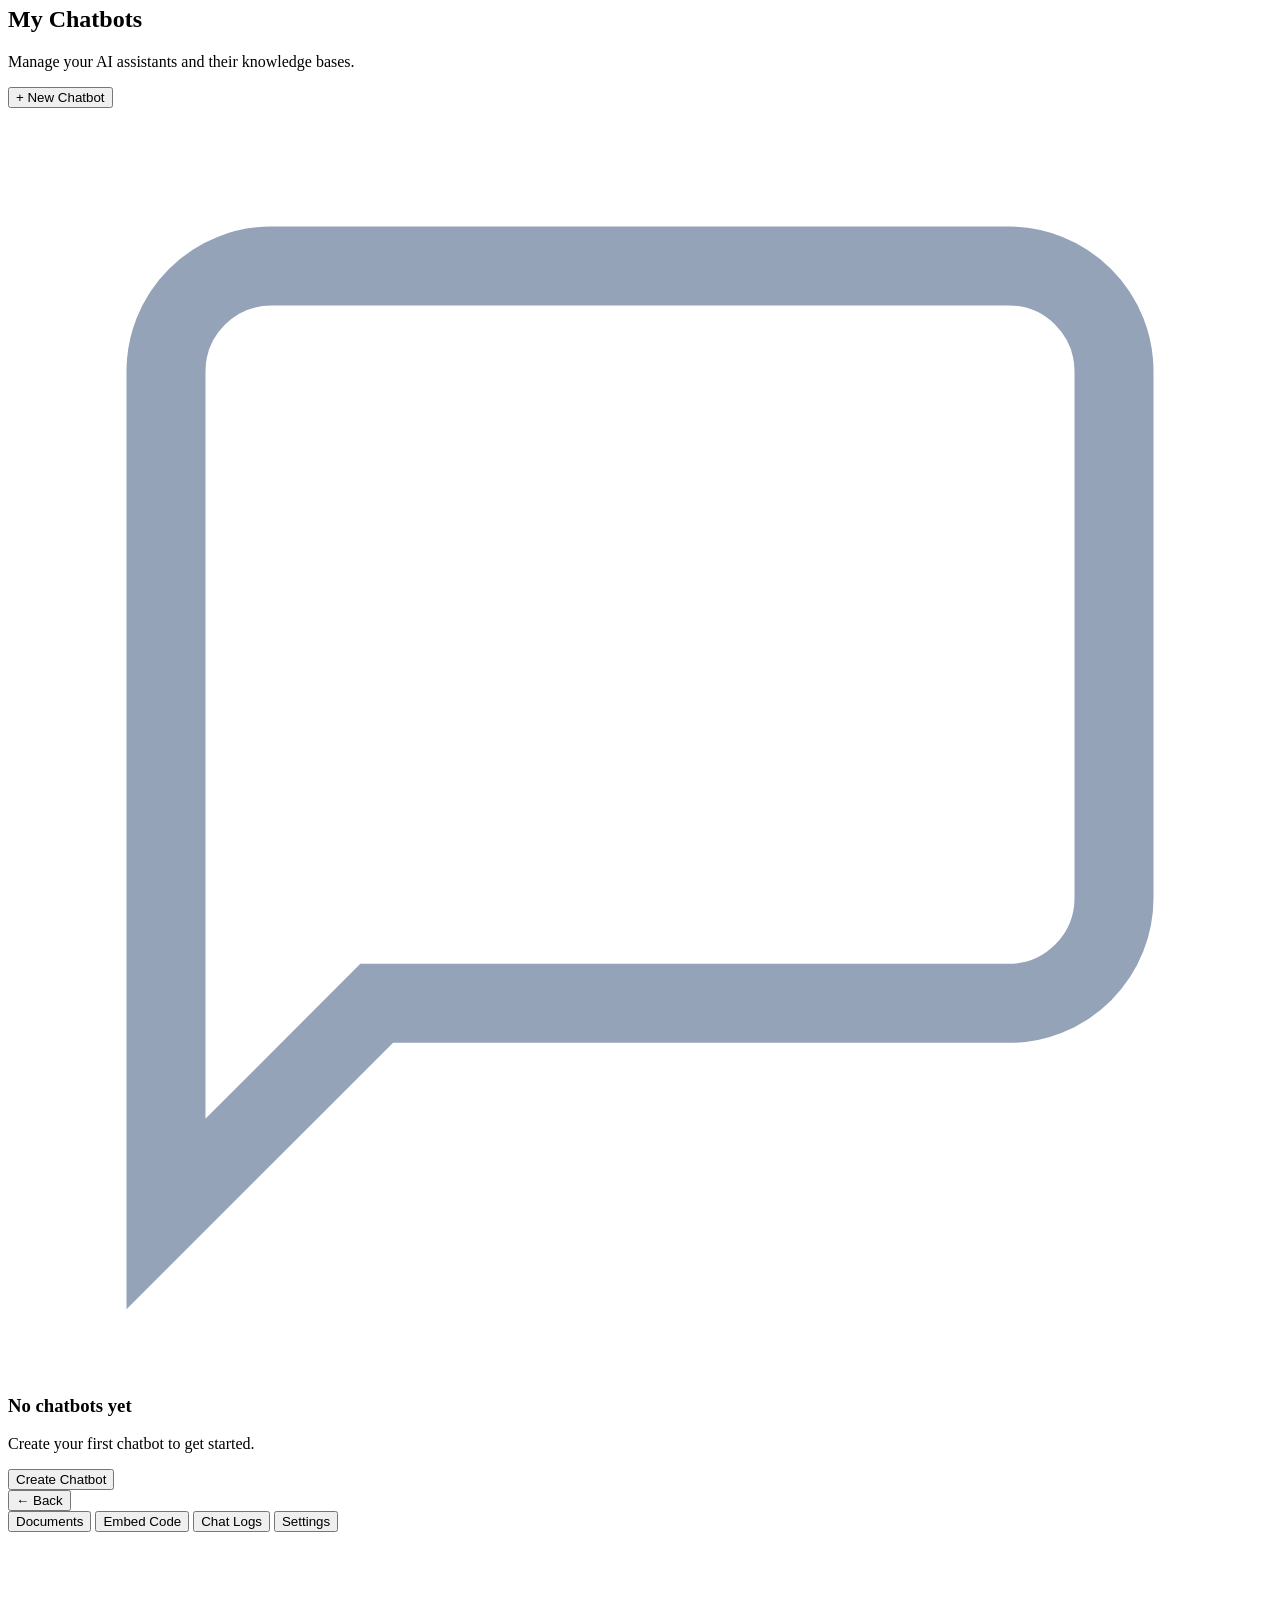
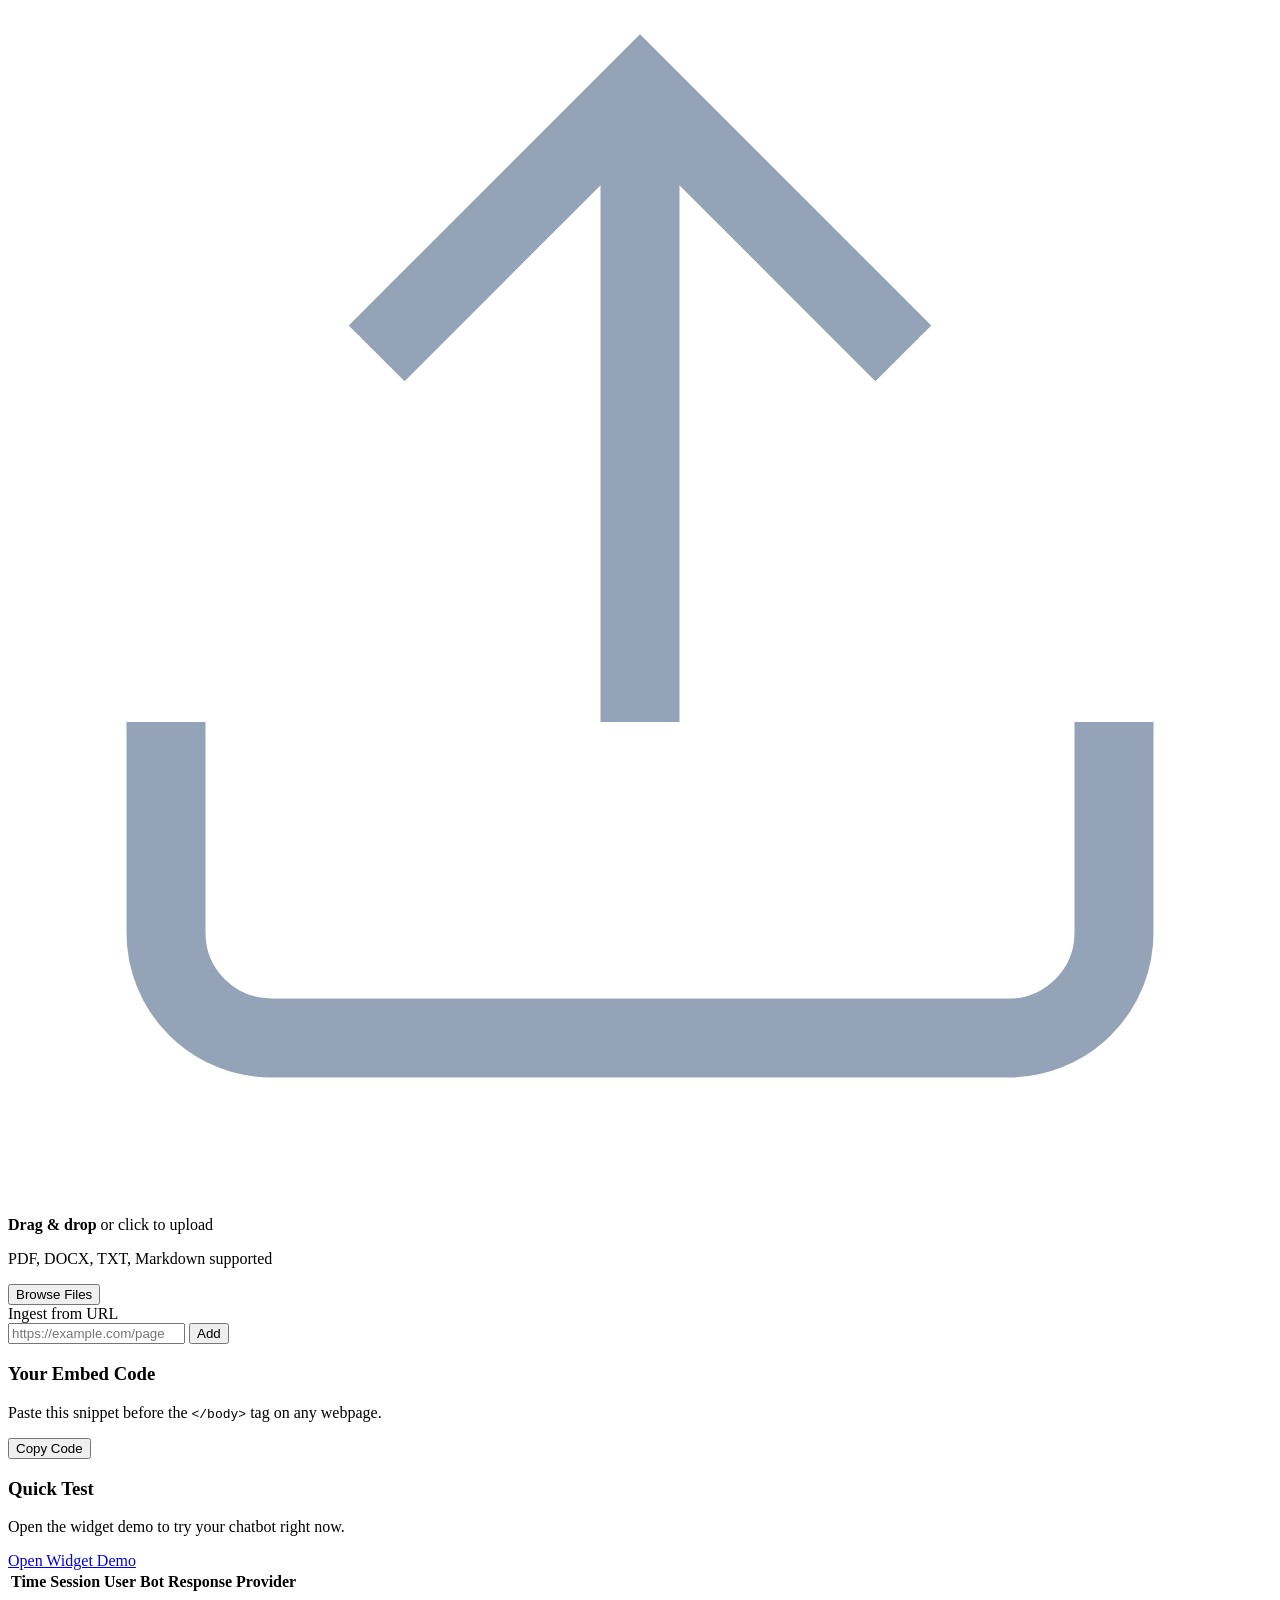
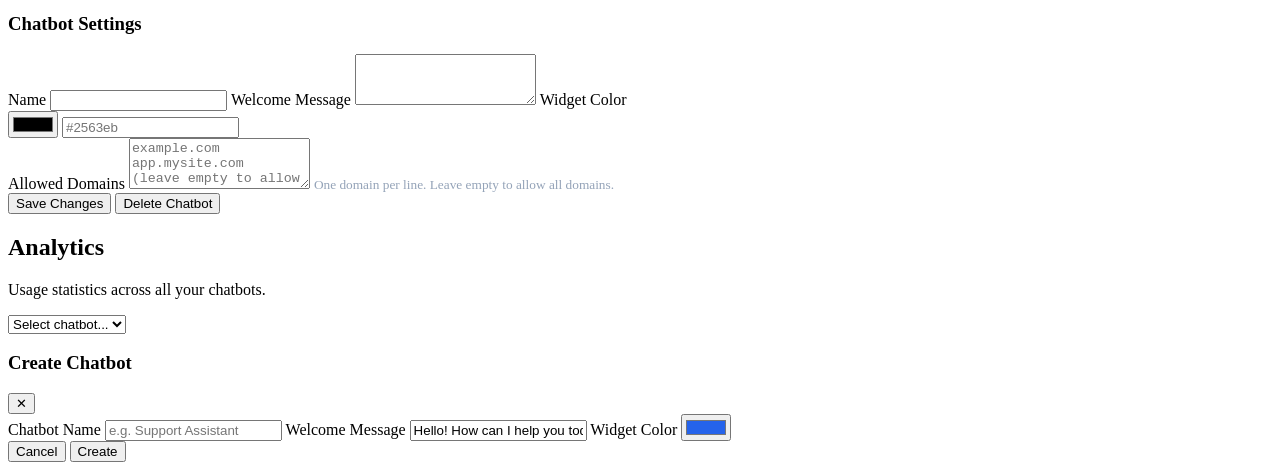
==== commit ed17b000: "Add Google OAuth login (Sign in with Google) - New endpoints: GET /api/auth/oauth/google/authorize +" ====
--- a/frontend/dashboard/index.html
+++ b/frontend/dashboard/index.html
@@ -36,6 +36,16 @@
         <input type="password" id="login-password" placeholder="********" autocomplete="current-password"/>
       </label>
       <button class="btn btn-primary full-width" onclick="doLogin()">Sign In</button>
+      <div class="oauth-divider"><span>or</span></div>
+      <a href="/api/auth/oauth/google/authorize" class="btn btn-google full-width">
+        <svg width="18" height="18" viewBox="0 0 48 48" style="flex-shrink:0">
+          <path fill="#EA4335" d="M24 9.5c3.5 0 6.6 1.2 9.1 3.2l6.8-6.8C35.8 2.5 30.2 0 24 0 14.6 0 6.6 5.4 2.7 13.3l7.9 6.1C12.5 13 17.8 9.5 24 9.5z"/>
+          <path fill="#4285F4" d="M46.5 24.5c0-1.6-.1-3.1-.4-4.5H24v8.5h12.7c-.6 3-2.3 5.5-4.8 7.2l7.5 5.8c4.4-4.1 7.1-10.1 7.1-17z"/>
+          <path fill="#FBBC05" d="M10.6 28.6A14.6 14.6 0 0 1 9.5 24c0-1.6.3-3.2.8-4.6l-7.9-6.1A23.9 23.9 0 0 0 0 24c0 3.9.9 7.5 2.6 10.8l8-6.2z"/>
+          <path fill="#34A853" d="M24 48c6.2 0 11.4-2 15.2-5.5l-7.5-5.8c-2 1.4-4.6 2.2-7.7 2.2-6.2 0-11.5-4.2-13.4-9.8l-8 6.2C6.5 42.6 14.6 48 24 48z"/>
+        </svg>
+        Continue with Google
+      </a>
       <p class="auth-switch">Don't have an account? <a href="#" onclick="showRegister()">Create one</a></p>
     </div>
 
@@ -57,6 +67,16 @@
         <input type="password" id="reg-password" placeholder="Min 8 characters"/>
       </label>
       <button class="btn btn-primary full-width" onclick="doRegister()">Create Account</button>
+      <div class="oauth-divider"><span>or</span></div>
+      <a href="/api/auth/oauth/google/authorize" class="btn btn-google full-width">
+        <svg width="18" height="18" viewBox="0 0 48 48" style="flex-shrink:0">
+          <path fill="#EA4335" d="M24 9.5c3.5 0 6.6 1.2 9.1 3.2l6.8-6.8C35.8 2.5 30.2 0 24 0 14.6 0 6.6 5.4 2.7 13.3l7.9 6.1C12.5 13 17.8 9.5 24 9.5z"/>
+          <path fill="#4285F4" d="M46.5 24.5c0-1.6-.1-3.1-.4-4.5H24v8.5h12.7c-.6 3-2.3 5.5-4.8 7.2l7.5 5.8c4.4-4.1 7.1-10.1 7.1-17z"/>
+          <path fill="#FBBC05" d="M10.6 28.6A14.6 14.6 0 0 1 9.5 24c0-1.6.3-3.2.8-4.6l-7.9-6.1A23.9 23.9 0 0 0 0 24c0 3.9.9 7.5 2.6 10.8l8-6.2z"/>
+          <path fill="#34A853" d="M24 48c6.2 0 11.4-2 15.2-5.5l-7.5-5.8c-2 1.4-4.6 2.2-7.7 2.2-6.2 0-11.5-4.2-13.4-9.8l-8 6.2C6.5 42.6 14.6 48 24 48z"/>
+        </svg>
+        Sign up with Google
+      </a>
       <p class="auth-switch">Already have an account? <a href="#" onclick="showLogin()">Sign in</a></p>
     </div>
   </div>
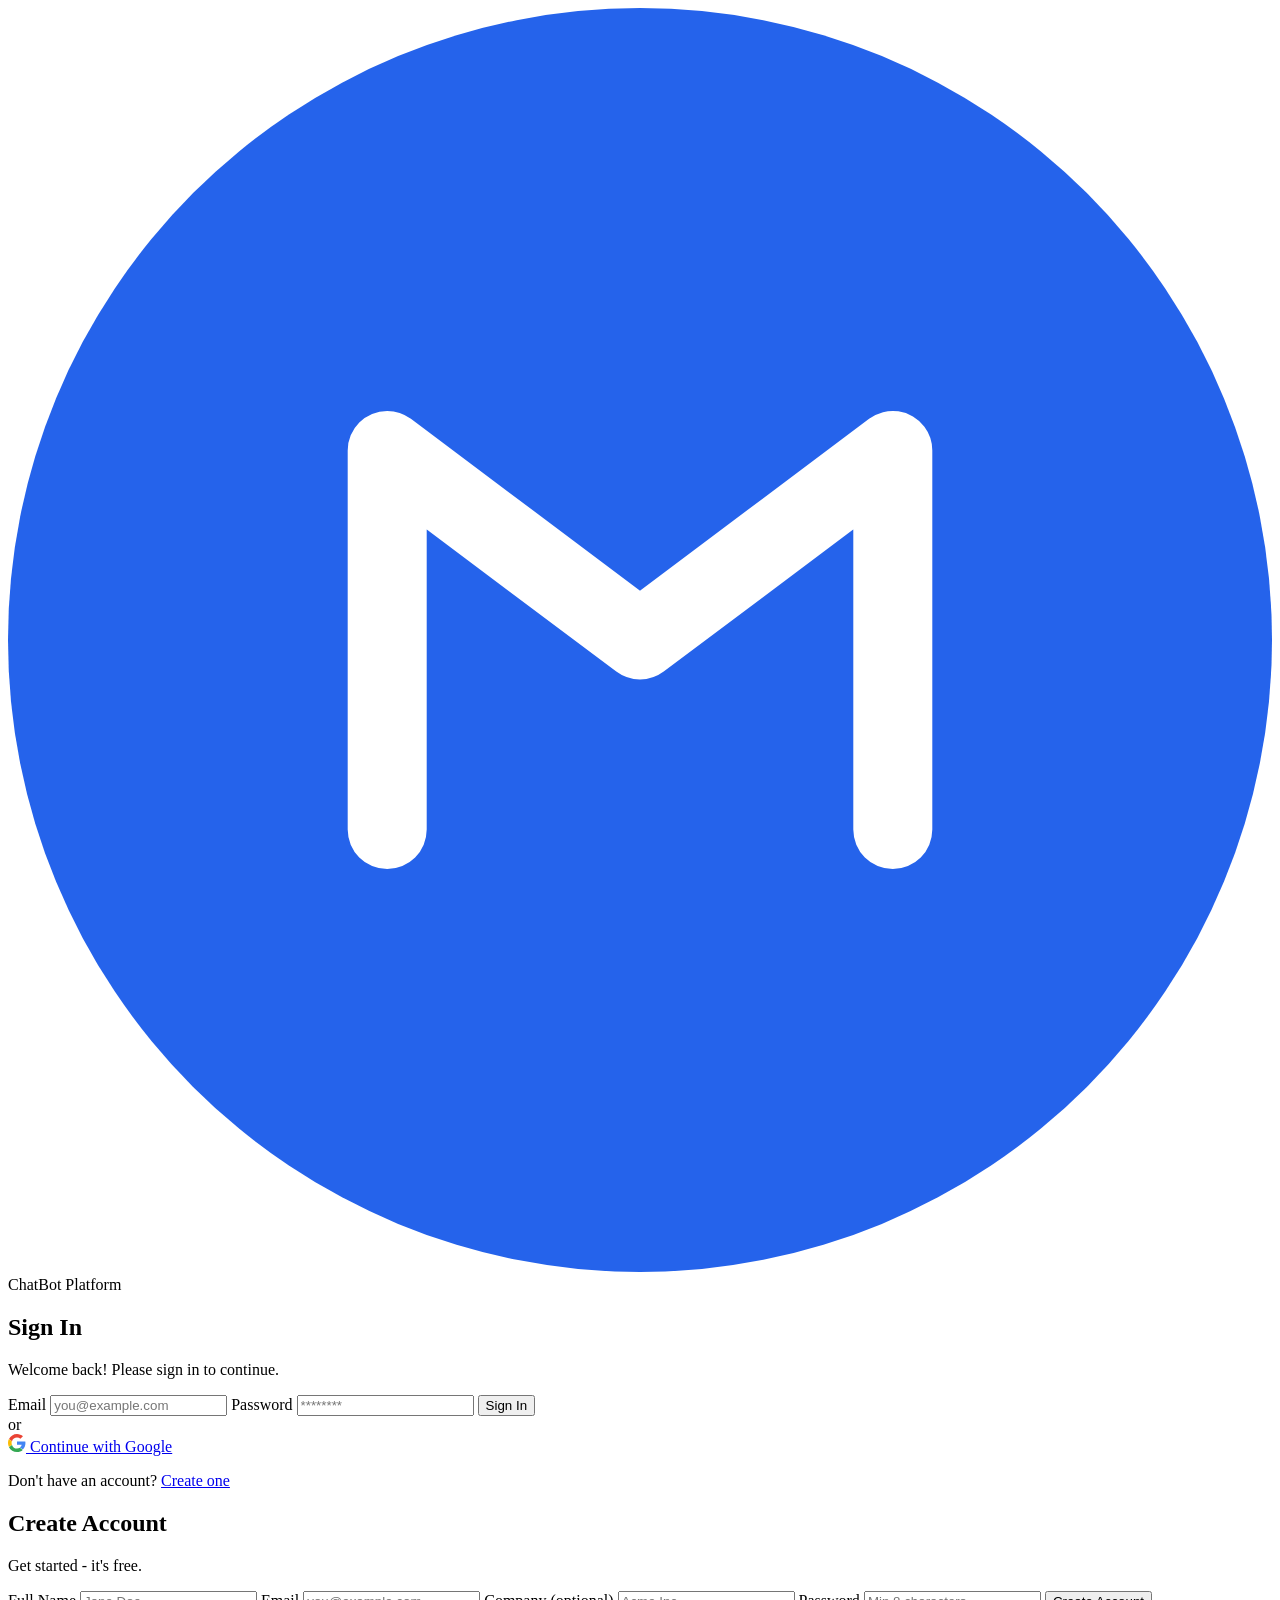
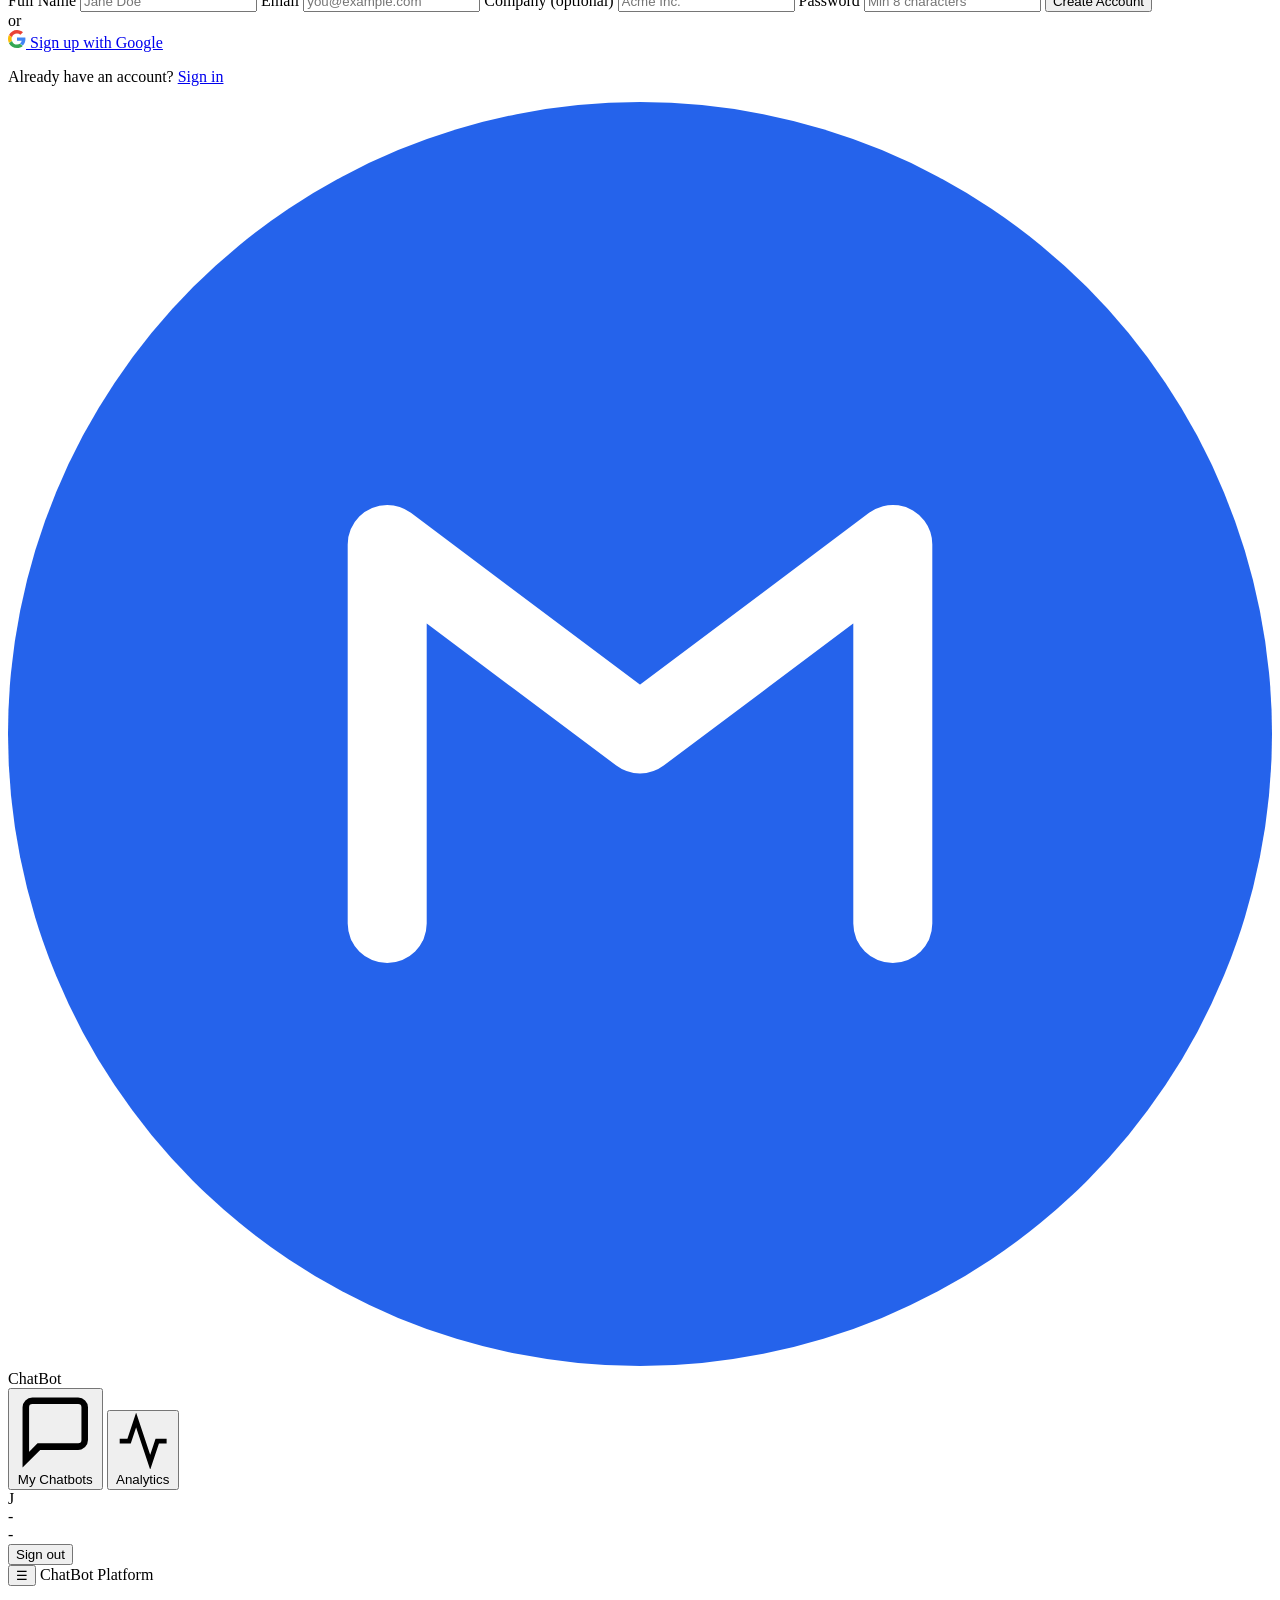
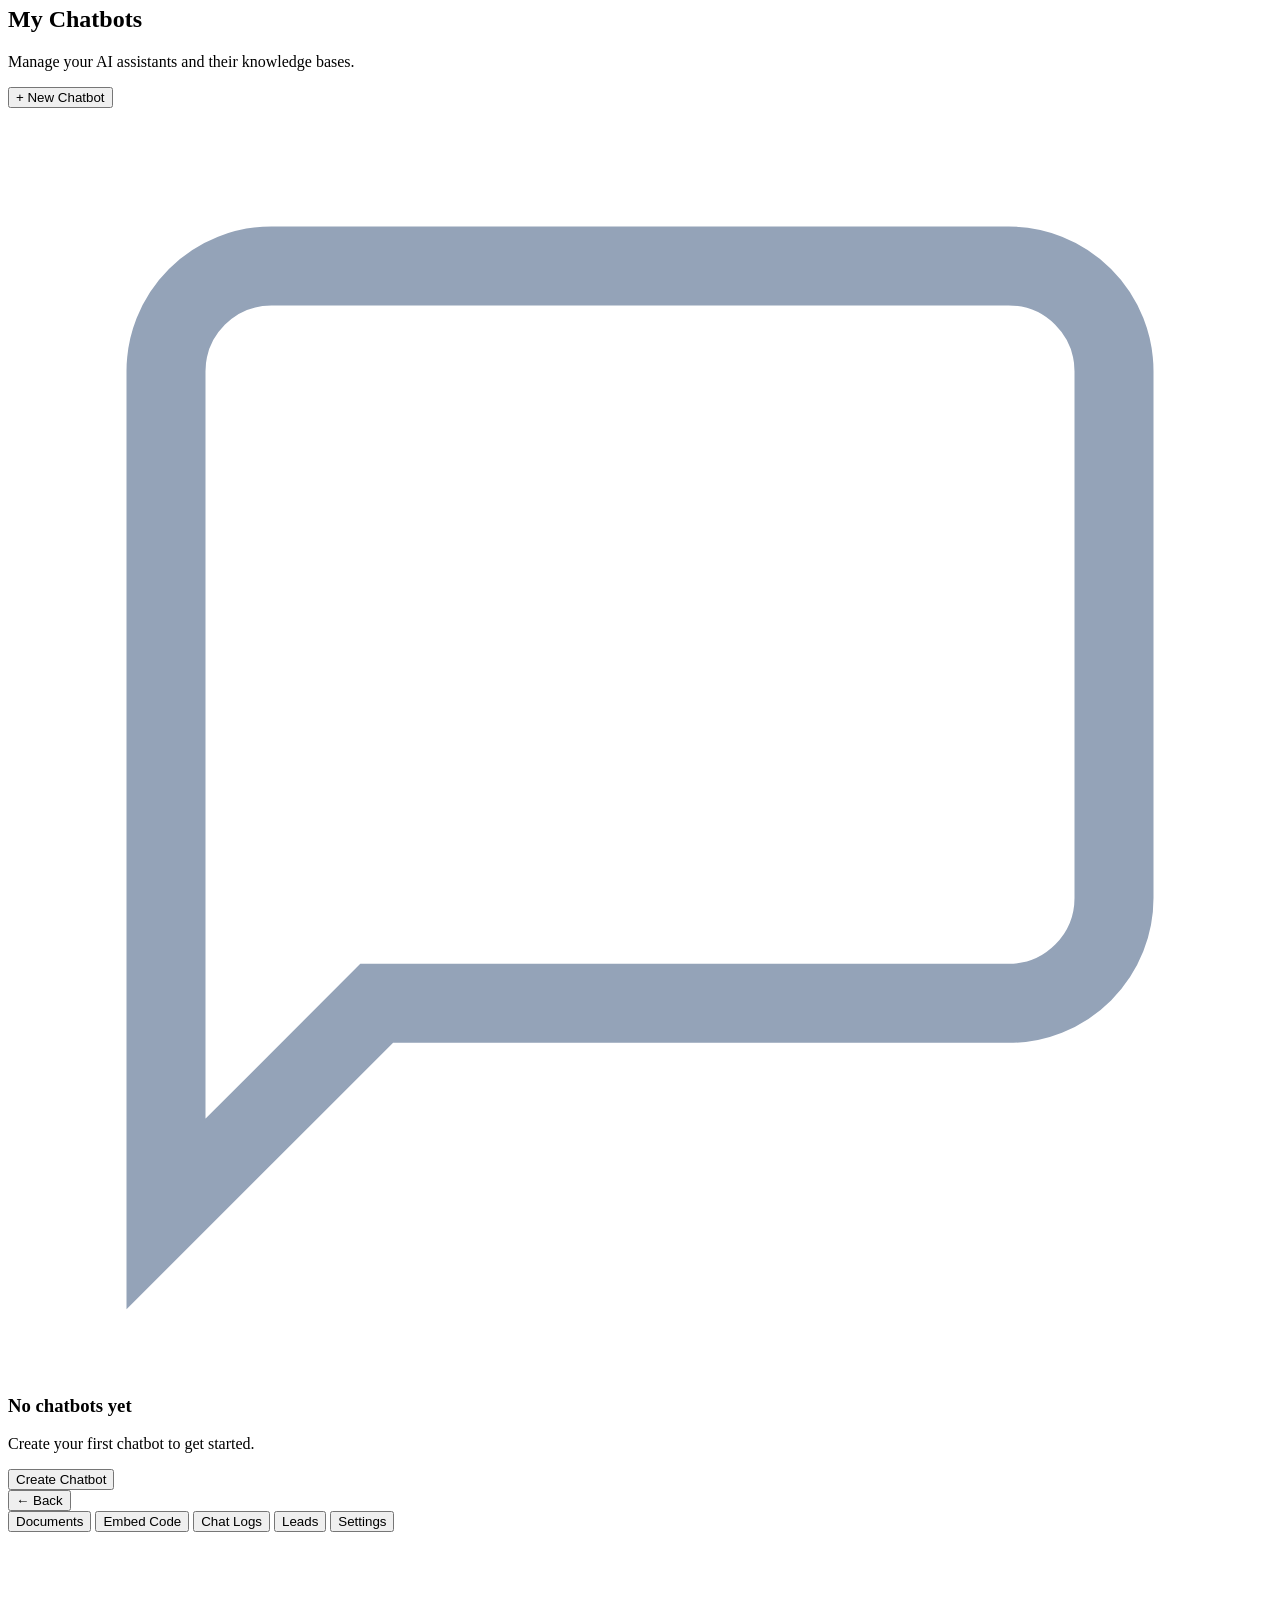
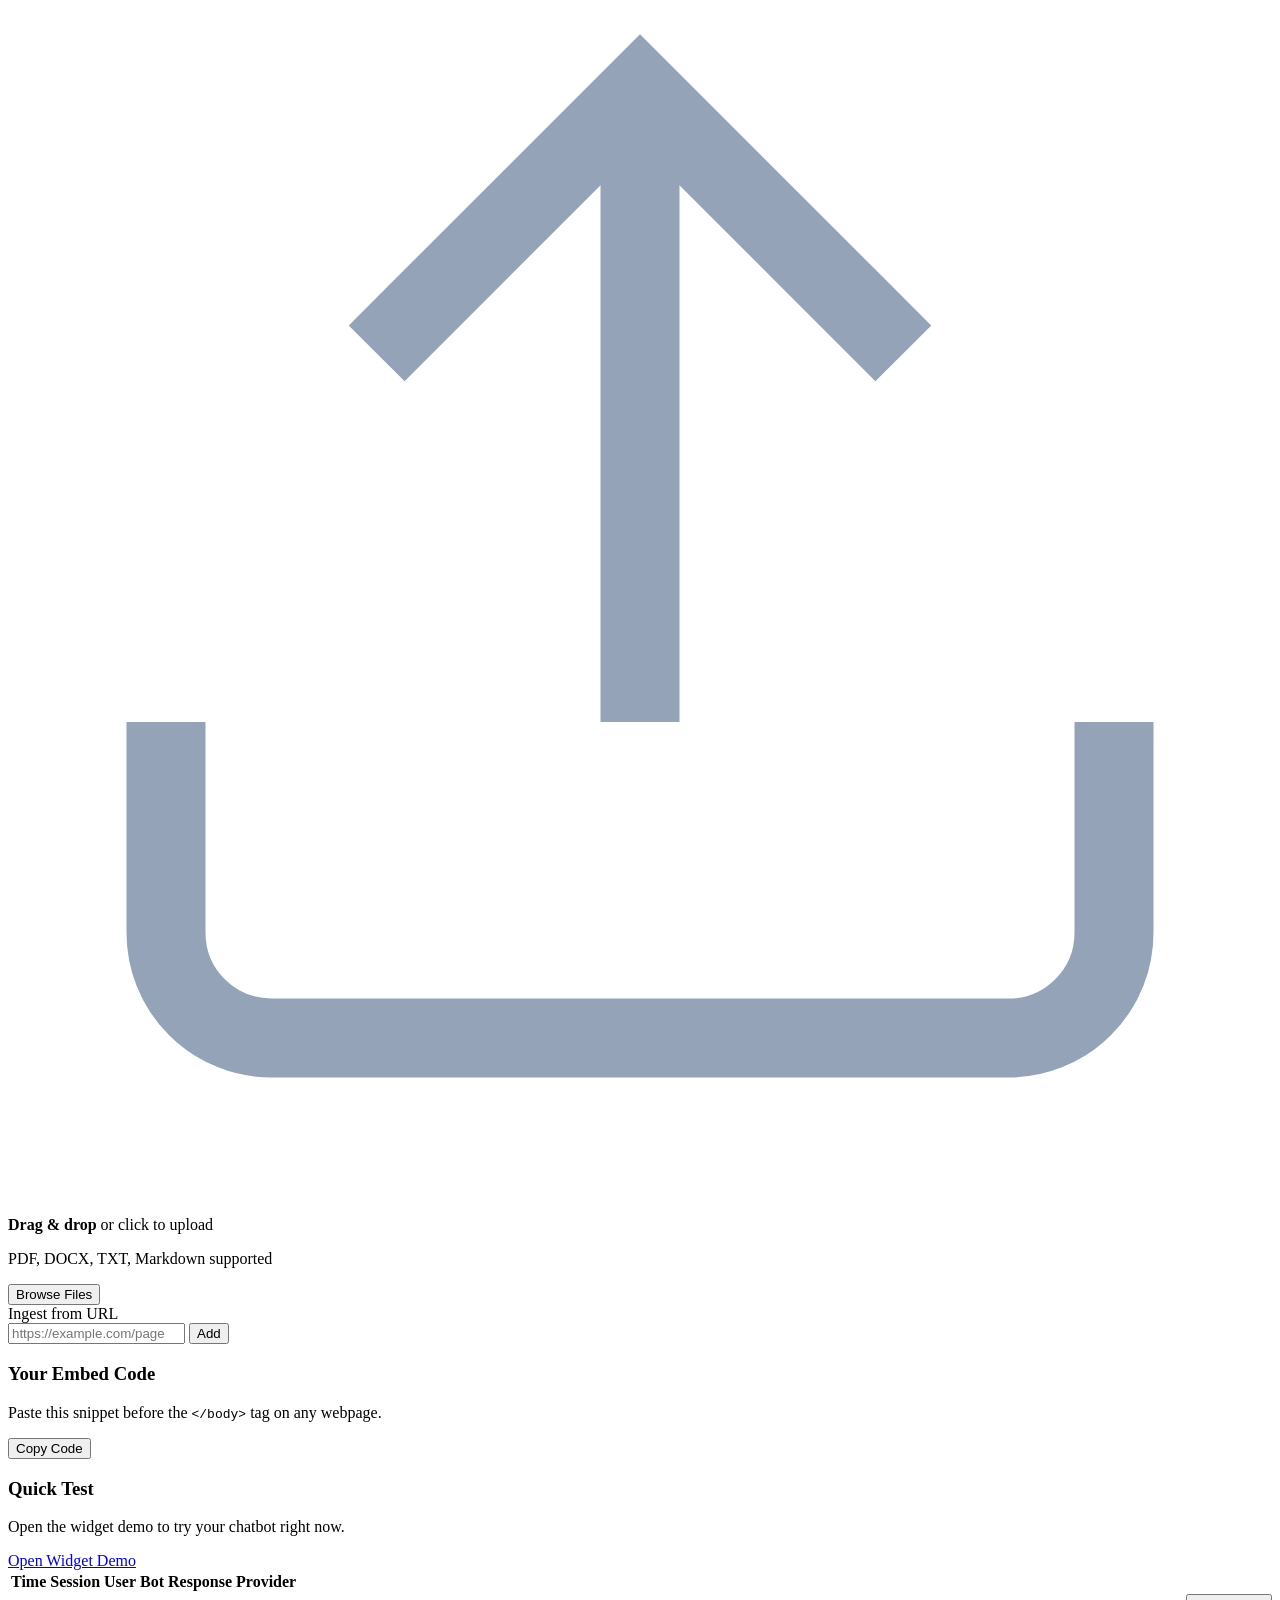
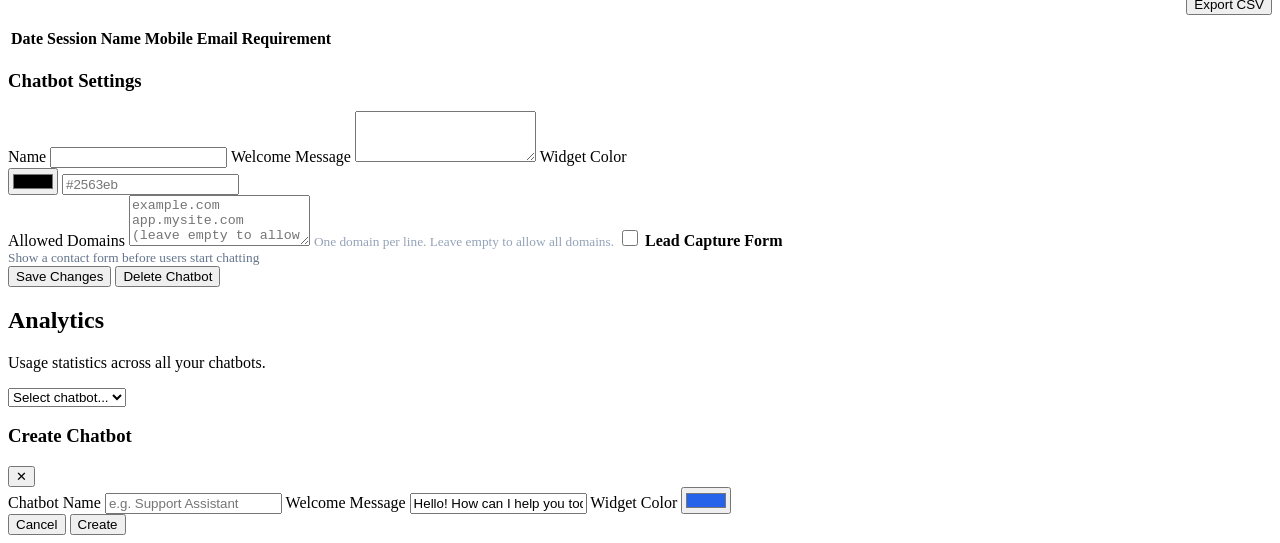
==== commit e53e5bb4: "Add lead capture form and improve URL ingestion - Lead form: per-chatbot opt-in pre-chat form (name/" ====
--- a/frontend/dashboard/index.html
+++ b/frontend/dashboard/index.html
@@ -165,6 +165,7 @@
           <button class="tab active" onclick="switchTab('docs',this)">Documents</button>
           <button class="tab" onclick="switchTab('embed',this)">Embed Code</button>
           <button class="tab" onclick="switchTab('logs',this)">Chat Logs</button>
+          <button class="tab" onclick="switchTab('leads',this)">Leads</button>
           <button class="tab" onclick="switchTab('settings',this)">Settings</button>
         </div>
       </div>
@@ -228,6 +229,28 @@
         <div id="logs-pagination" class="pagination"></div>
       </div>
 
+      <!-- Leads tab -->
+      <div id="tab-leads" class="hidden">
+        <div style="display:flex;justify-content:space-between;align-items:center;margin-bottom:12px">
+          <h3 id="leads-count-heading" style="color:#1e293b;font-size:15px;font-weight:600;margin:0"></h3>
+          <button class="btn btn-secondary btn-sm" onclick="exportLeadsCSV()">Export CSV</button>
+        </div>
+        <table class="data-table">
+          <thead>
+            <tr>
+              <th>Date</th>
+              <th>Session</th>
+              <th>Name</th>
+              <th>Mobile</th>
+              <th>Email</th>
+              <th>Requirement</th>
+            </tr>
+          </thead>
+          <tbody id="leads-tbody"></tbody>
+        </table>
+        <div id="leads-pagination" class="pagination"></div>
+      </div>
+
       <!-- Settings tab -->
       <div id="tab-settings" class="hidden">
         <div class="card settings-form">
@@ -248,6 +271,13 @@
             <textarea id="setting-domains" rows="3" placeholder="example.com&#10;app.mysite.com&#10;(leave empty to allow all domains)"></textarea>
             <small style="color:#94a3b8">One domain per line. Leave empty to allow all domains.</small>
           </label>
+          <label style="flex-direction:row;align-items:center;gap:10px;cursor:pointer">
+            <input type="checkbox" id="setting-lead-form" style="width:16px;height:16px;cursor:pointer"/>
+            <span>
+              <strong>Lead Capture Form</strong>
+              <small style="color:#64748b;display:block">Show a contact form before users start chatting</small>
+            </span>
+          </label>
           <div class="settings-actions">
             <button class="btn btn-primary" onclick="saveSettings()">Save Changes</button>
             <button class="btn btn-danger"  onclick="confirmDeleteChatbot()">Delete Chatbot</button>
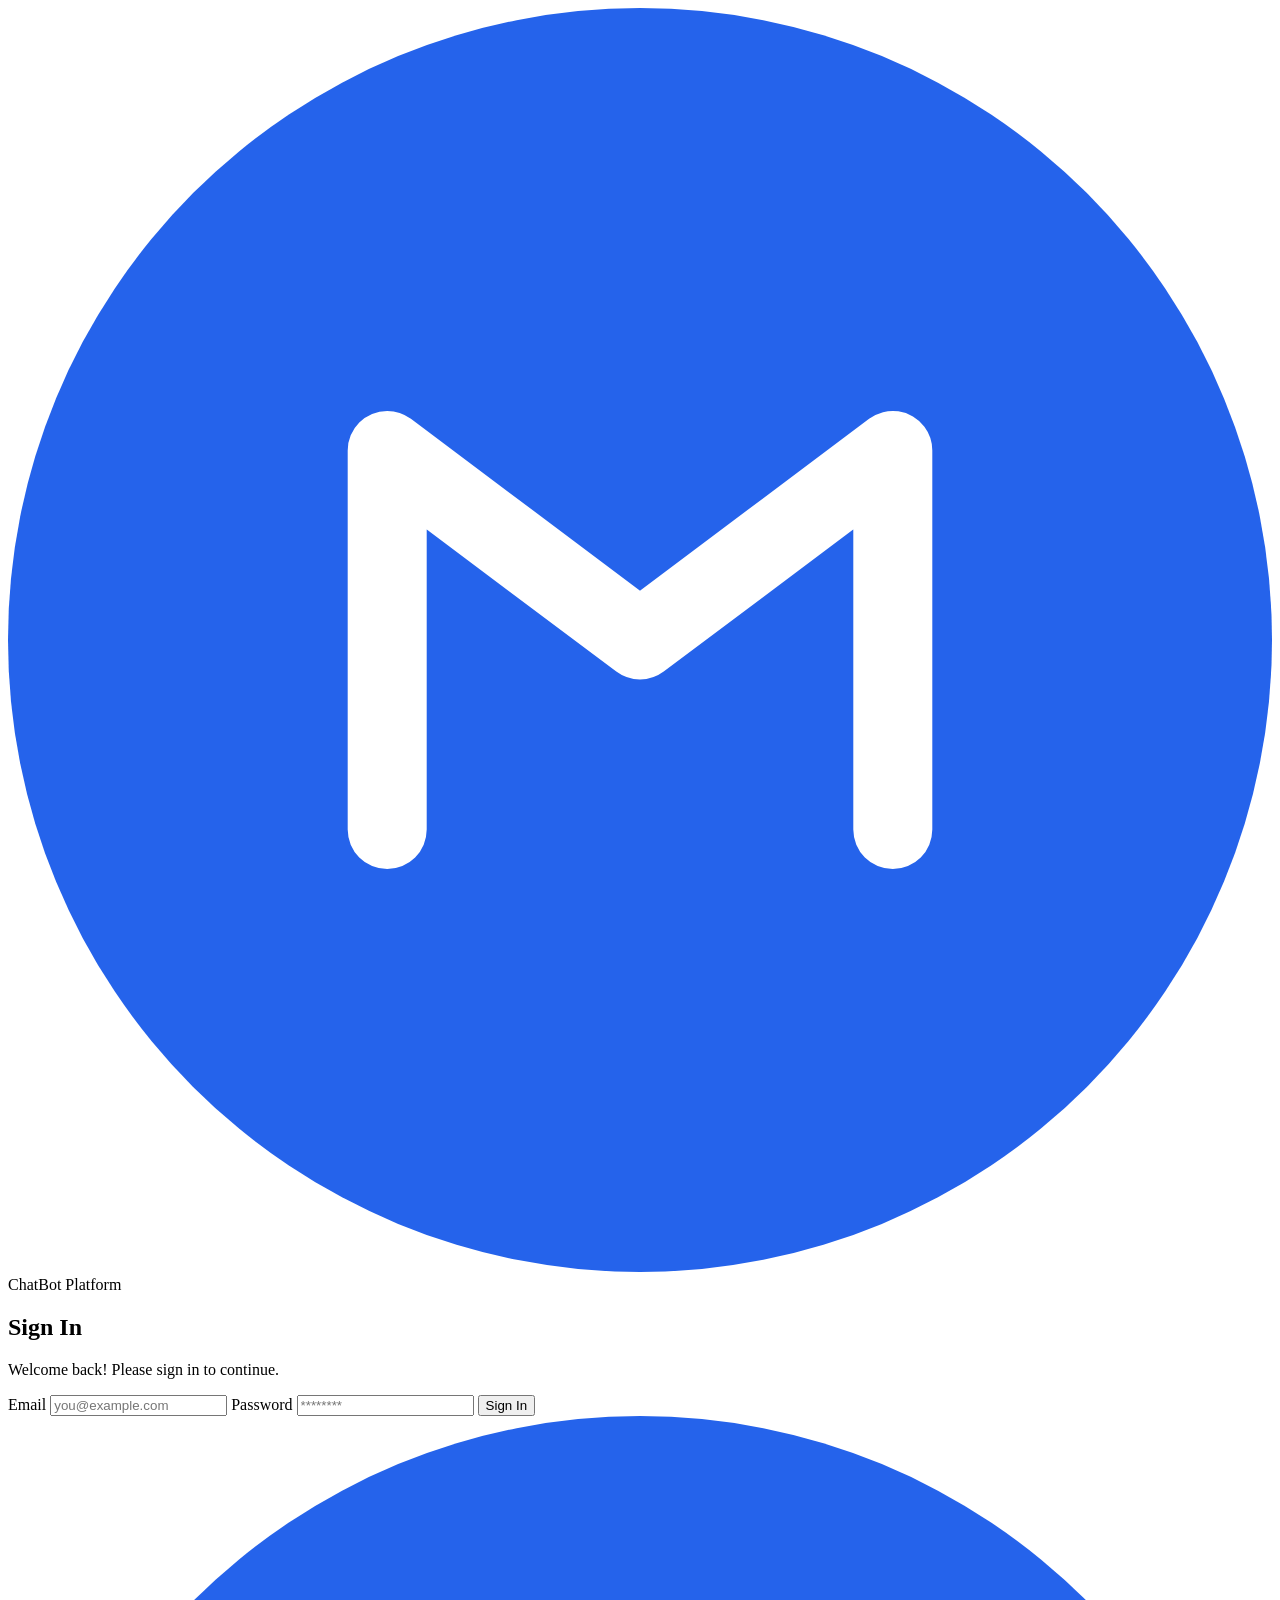
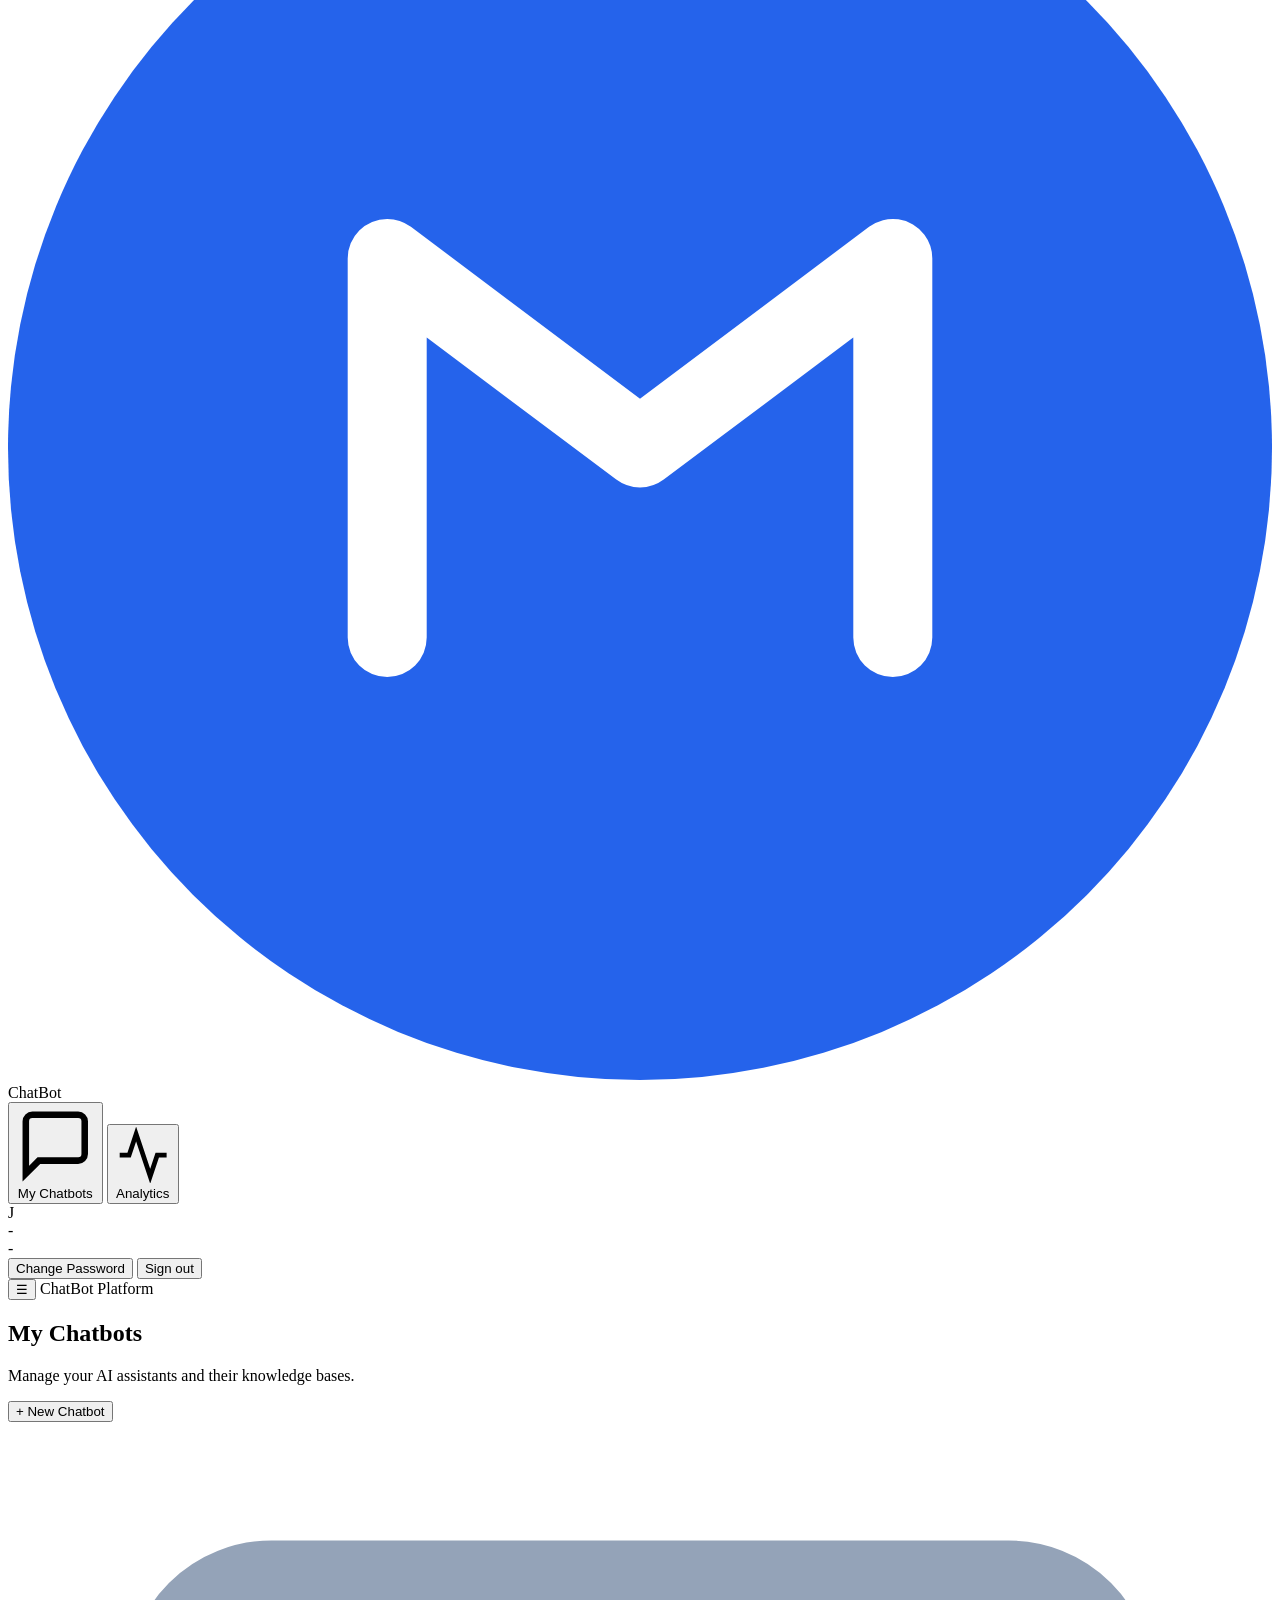
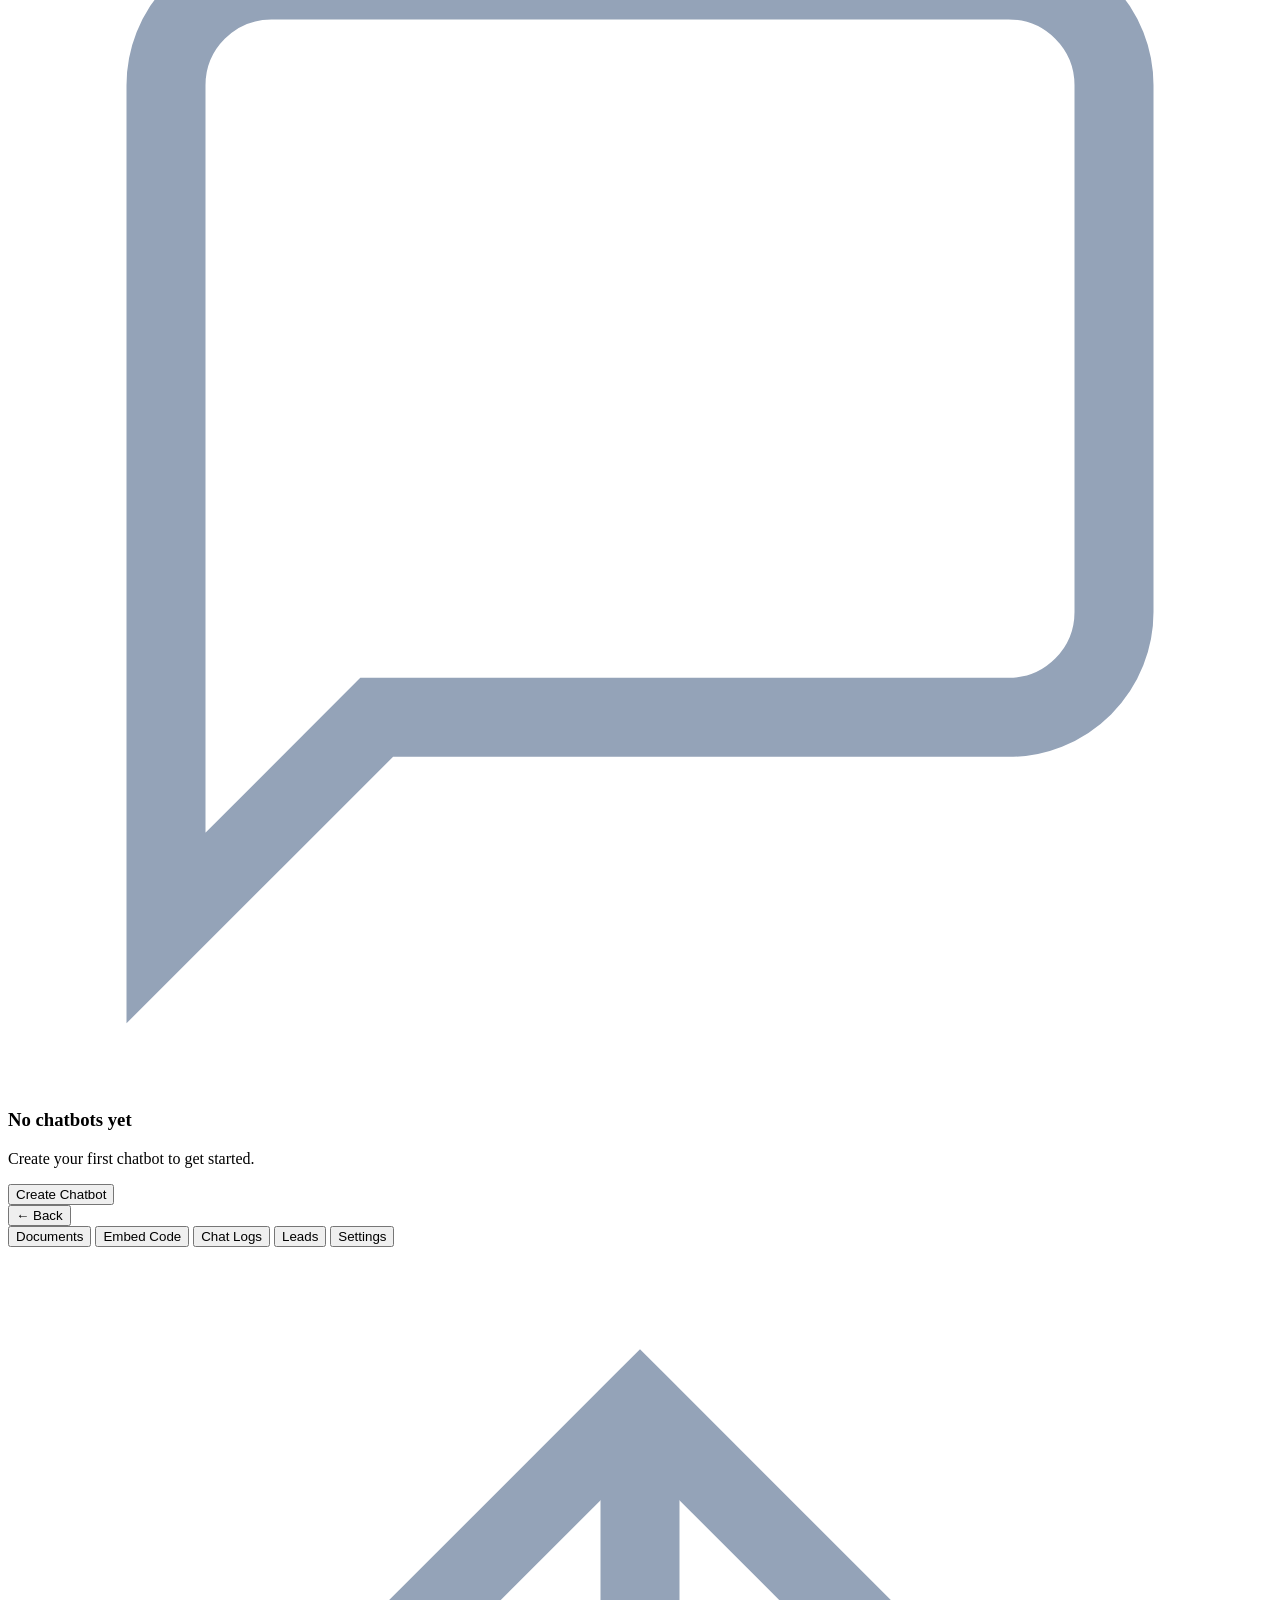
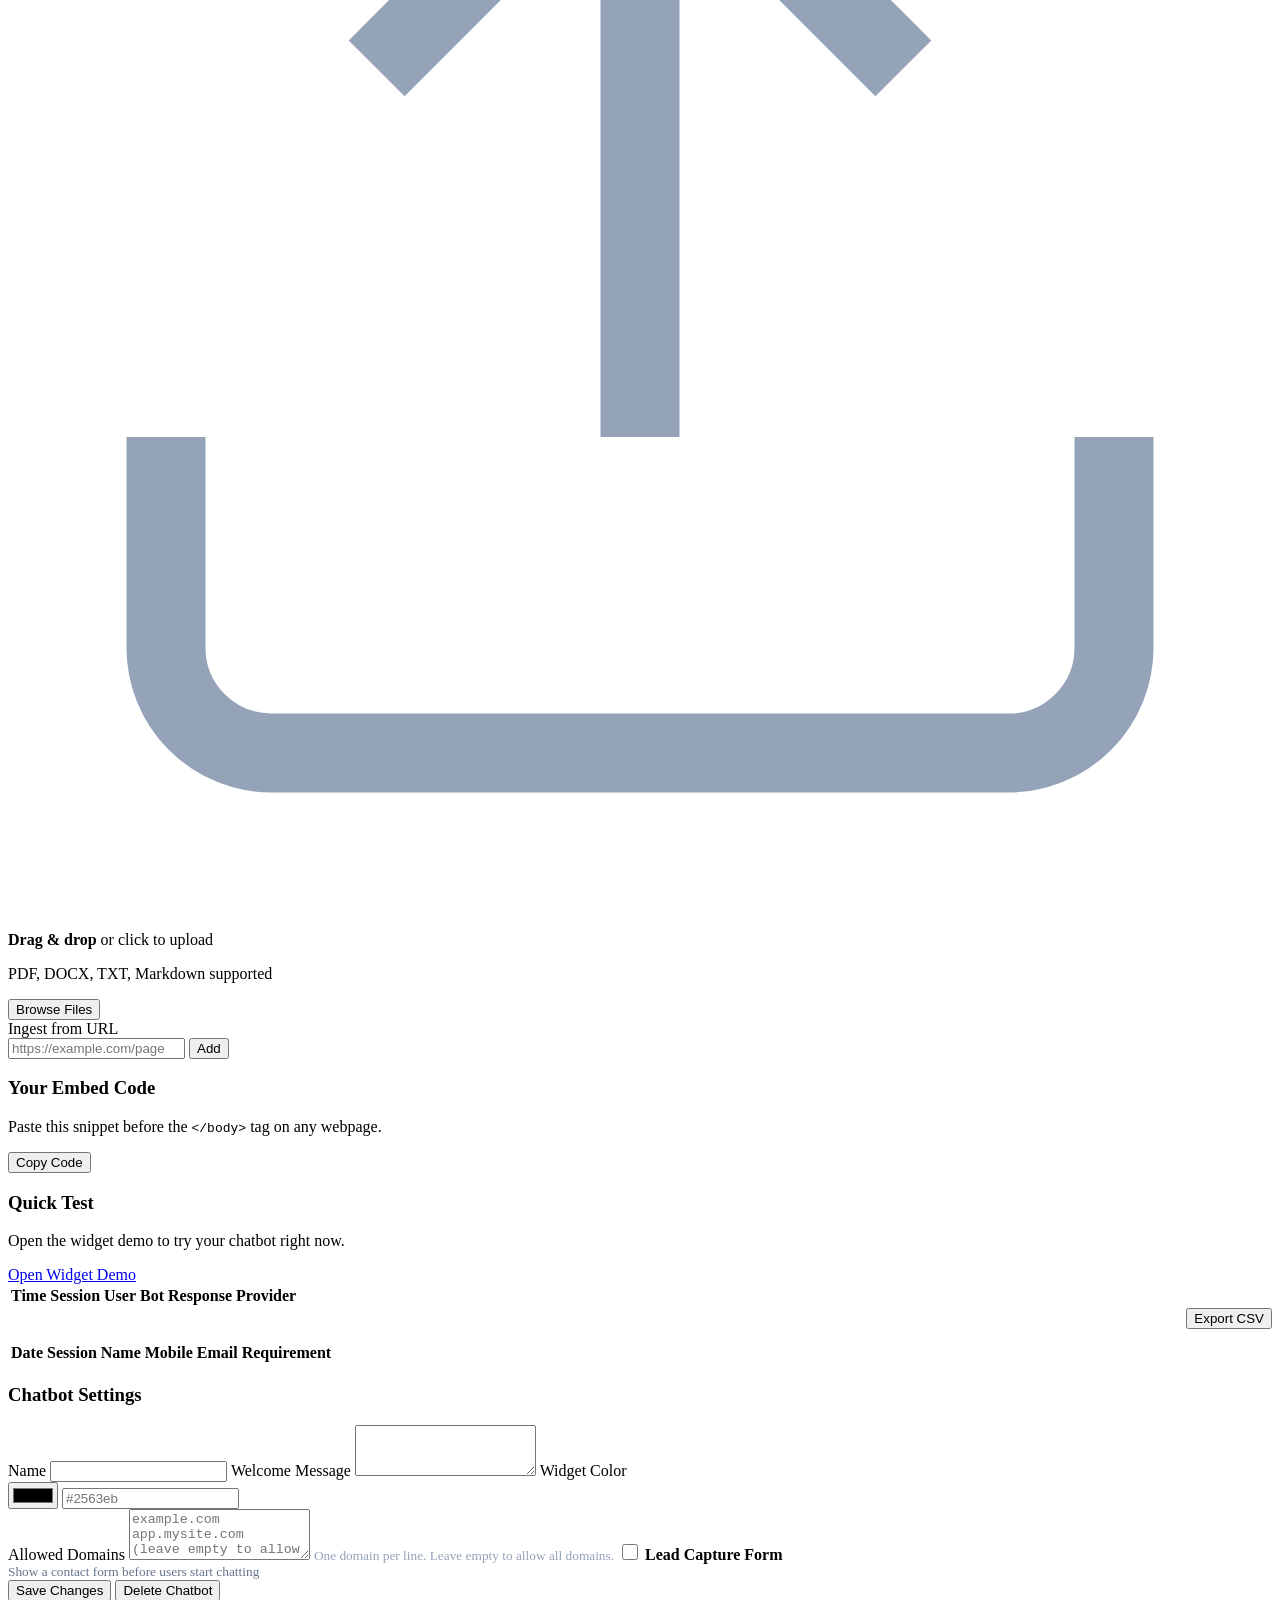
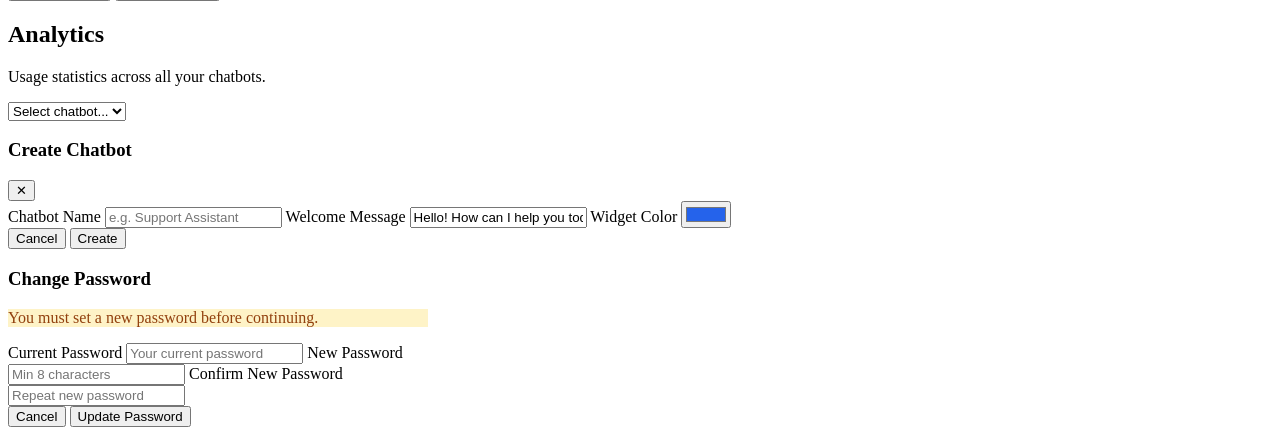
==== commit 6625a455: "Add admin panel, OTP login, client management, and password change flow - /admin page: OTP-based adm" ====
--- a/frontend/dashboard/index.html
+++ b/frontend/dashboard/index.html
@@ -36,48 +36,6 @@
         <input type="password" id="login-password" placeholder="********" autocomplete="current-password"/>
       </label>
       <button class="btn btn-primary full-width" onclick="doLogin()">Sign In</button>
-      <div class="oauth-divider"><span>or</span></div>
-      <a href="/api/auth/oauth/google/authorize" class="btn btn-google full-width">
-        <svg width="18" height="18" viewBox="0 0 48 48" style="flex-shrink:0">
-          <path fill="#EA4335" d="M24 9.5c3.5 0 6.6 1.2 9.1 3.2l6.8-6.8C35.8 2.5 30.2 0 24 0 14.6 0 6.6 5.4 2.7 13.3l7.9 6.1C12.5 13 17.8 9.5 24 9.5z"/>
-          <path fill="#4285F4" d="M46.5 24.5c0-1.6-.1-3.1-.4-4.5H24v8.5h12.7c-.6 3-2.3 5.5-4.8 7.2l7.5 5.8c4.4-4.1 7.1-10.1 7.1-17z"/>
-          <path fill="#FBBC05" d="M10.6 28.6A14.6 14.6 0 0 1 9.5 24c0-1.6.3-3.2.8-4.6l-7.9-6.1A23.9 23.9 0 0 0 0 24c0 3.9.9 7.5 2.6 10.8l8-6.2z"/>
-          <path fill="#34A853" d="M24 48c6.2 0 11.4-2 15.2-5.5l-7.5-5.8c-2 1.4-4.6 2.2-7.7 2.2-6.2 0-11.5-4.2-13.4-9.8l-8 6.2C6.5 42.6 14.6 48 24 48z"/>
-        </svg>
-        Continue with Google
-      </a>
-      <p class="auth-switch">Don't have an account? <a href="#" onclick="showRegister()">Create one</a></p>
-    </div>
-
-    <!-- Register form -->
-    <div id="register-form" class="hidden">
-      <h2>Create Account</h2>
-      <p class="auth-sub">Get started - it's free.</p>
-      <div id="register-error" class="alert alert-error hidden"></div>
-      <label>Full Name
-        <input type="text" id="reg-name" placeholder="Jane Doe"/>
-      </label>
-      <label>Email
-        <input type="email" id="reg-email" placeholder="you@example.com"/>
-      </label>
-      <label>Company (optional)
-        <input type="text" id="reg-company" placeholder="Acme Inc."/>
-      </label>
-      <label>Password
-        <input type="password" id="reg-password" placeholder="Min 8 characters"/>
-      </label>
-      <button class="btn btn-primary full-width" onclick="doRegister()">Create Account</button>
-      <div class="oauth-divider"><span>or</span></div>
-      <a href="/api/auth/oauth/google/authorize" class="btn btn-google full-width">
-        <svg width="18" height="18" viewBox="0 0 48 48" style="flex-shrink:0">
-          <path fill="#EA4335" d="M24 9.5c3.5 0 6.6 1.2 9.1 3.2l6.8-6.8C35.8 2.5 30.2 0 24 0 14.6 0 6.6 5.4 2.7 13.3l7.9 6.1C12.5 13 17.8 9.5 24 9.5z"/>
-          <path fill="#4285F4" d="M46.5 24.5c0-1.6-.1-3.1-.4-4.5H24v8.5h12.7c-.6 3-2.3 5.5-4.8 7.2l7.5 5.8c4.4-4.1 7.1-10.1 7.1-17z"/>
-          <path fill="#FBBC05" d="M10.6 28.6A14.6 14.6 0 0 1 9.5 24c0-1.6.3-3.2.8-4.6l-7.9-6.1A23.9 23.9 0 0 0 0 24c0 3.9.9 7.5 2.6 10.8l8-6.2z"/>
-          <path fill="#34A853" d="M24 48c6.2 0 11.4-2 15.2-5.5l-7.5-5.8c-2 1.4-4.6 2.2-7.7 2.2-6.2 0-11.5-4.2-13.4-9.8l-8 6.2C6.5 42.6 14.6 48 24 48z"/>
-        </svg>
-        Sign up with Google
-      </a>
-      <p class="auth-switch">Already have an account? <a href="#" onclick="showLogin()">Sign in</a></p>
     </div>
   </div>
 </div>
@@ -121,6 +79,7 @@
           <div class="user-email" id="user-email-display">-</div>
         </div>
       </div>
+      <button class="btn btn-ghost btn-sm" onclick="openChangePassword()">Change Password</button>
       <button class="btn btn-ghost btn-sm" onclick="doLogout()">Sign out</button>
     </div>
   </aside>
@@ -338,6 +297,34 @@
   </div>
 </div>
 
+<!-- Change Password Overlay -->
+<div id="change-password-overlay" class="modal-overlay hidden">
+  <div class="modal-box" onclick="event.stopPropagation()" style="max-width:420px">
+    <div class="modal-header">
+      <h3 id="change-pw-title">Change Password</h3>
+    </div>
+    <div class="modal-body">
+      <div id="change-pw-notice" class="alert alert-error hidden" style="background:#fef3c7;color:#92400e;margin-bottom:16px">
+        You must set a new password before continuing.
+      </div>
+      <div id="change-pw-error" class="alert alert-error hidden"></div>
+      <label>Current Password
+        <input type="password" id="cp-old" placeholder="Your current password" />
+      </label>
+      <label>New Password
+        <input type="password" id="cp-new" placeholder="Min 8 characters" />
+      </label>
+      <label>Confirm New Password
+        <input type="password" id="cp-confirm" placeholder="Repeat new password" />
+      </label>
+    </div>
+    <div class="modal-footer">
+      <button id="cp-cancel-btn" class="btn btn-ghost" onclick="closeChangePassword()">Cancel</button>
+      <button class="btn btn-primary" onclick="doChangePassword()">Update Password</button>
+    </div>
+  </div>
+</div>
+
 <!-- Toast -->
 <div id="toast" class="toast hidden"></div>
 <script src="/static/dashboard/dashboard.js"></script>
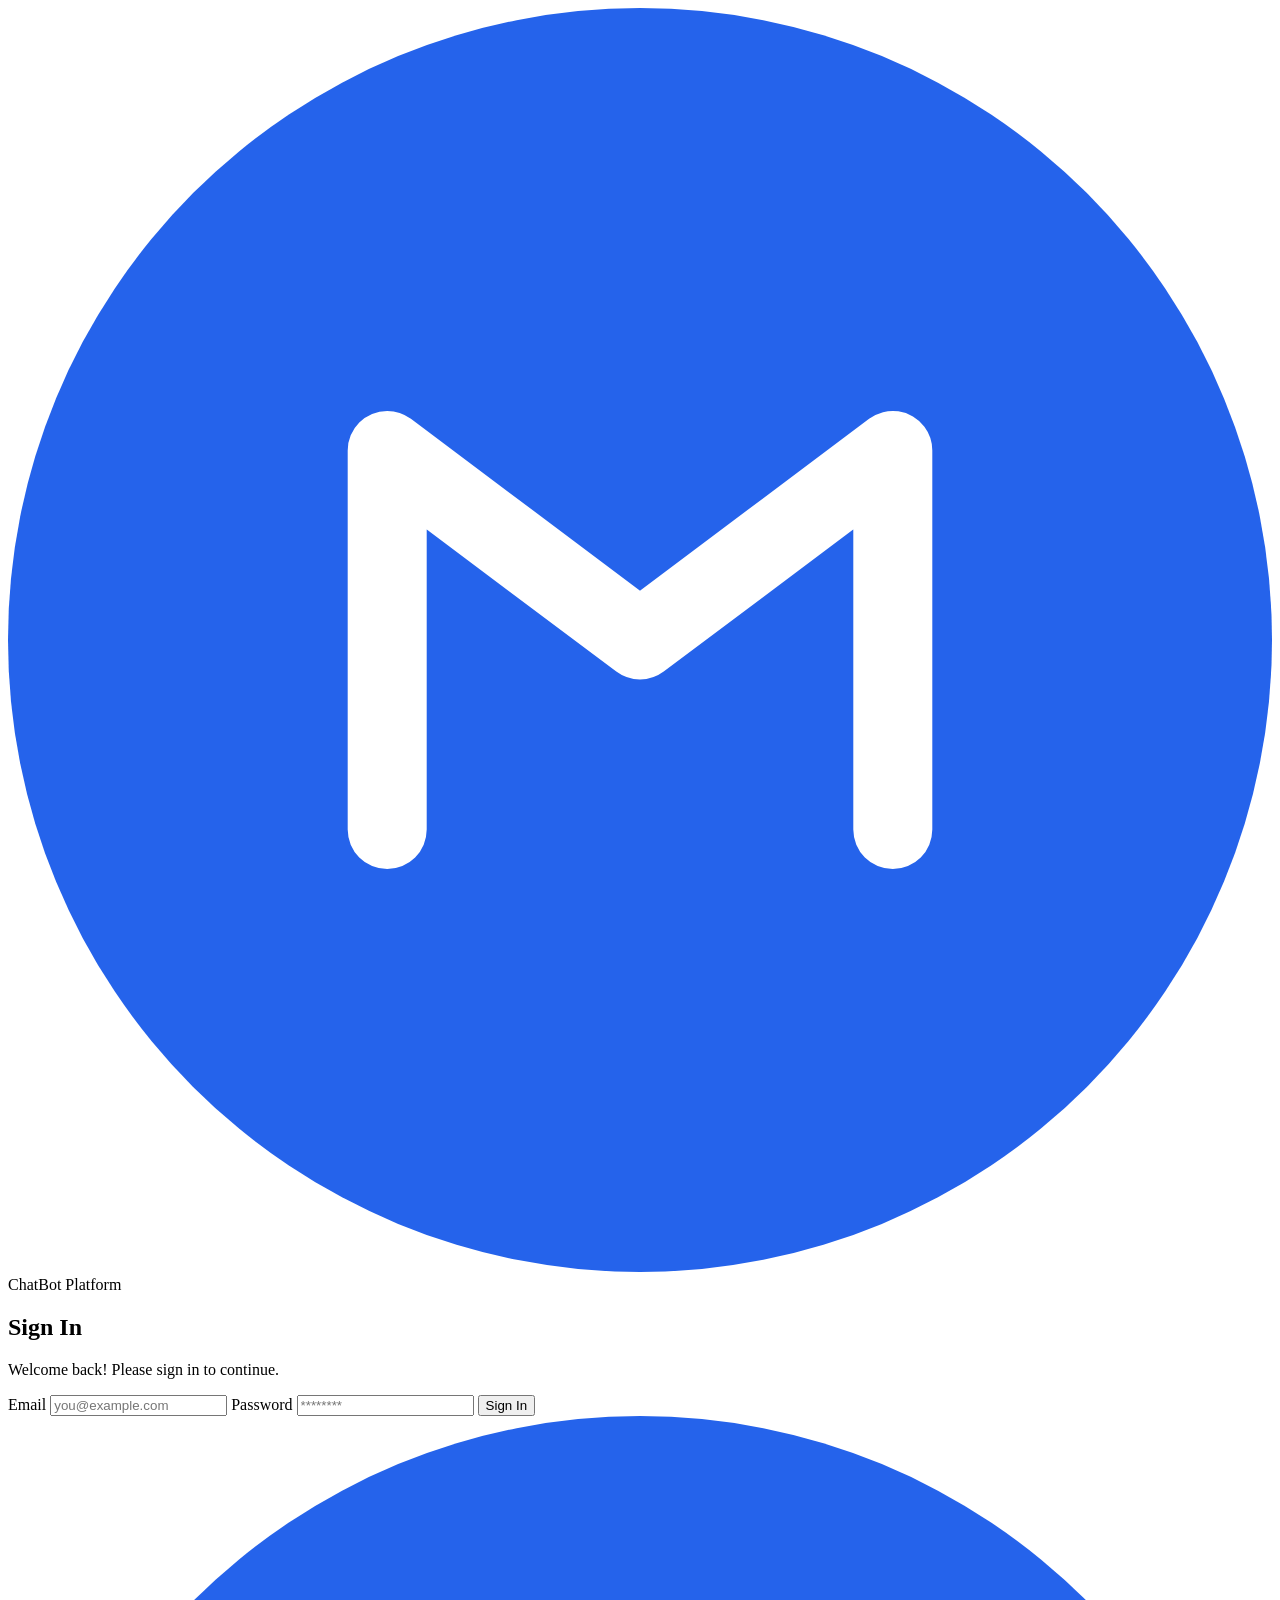
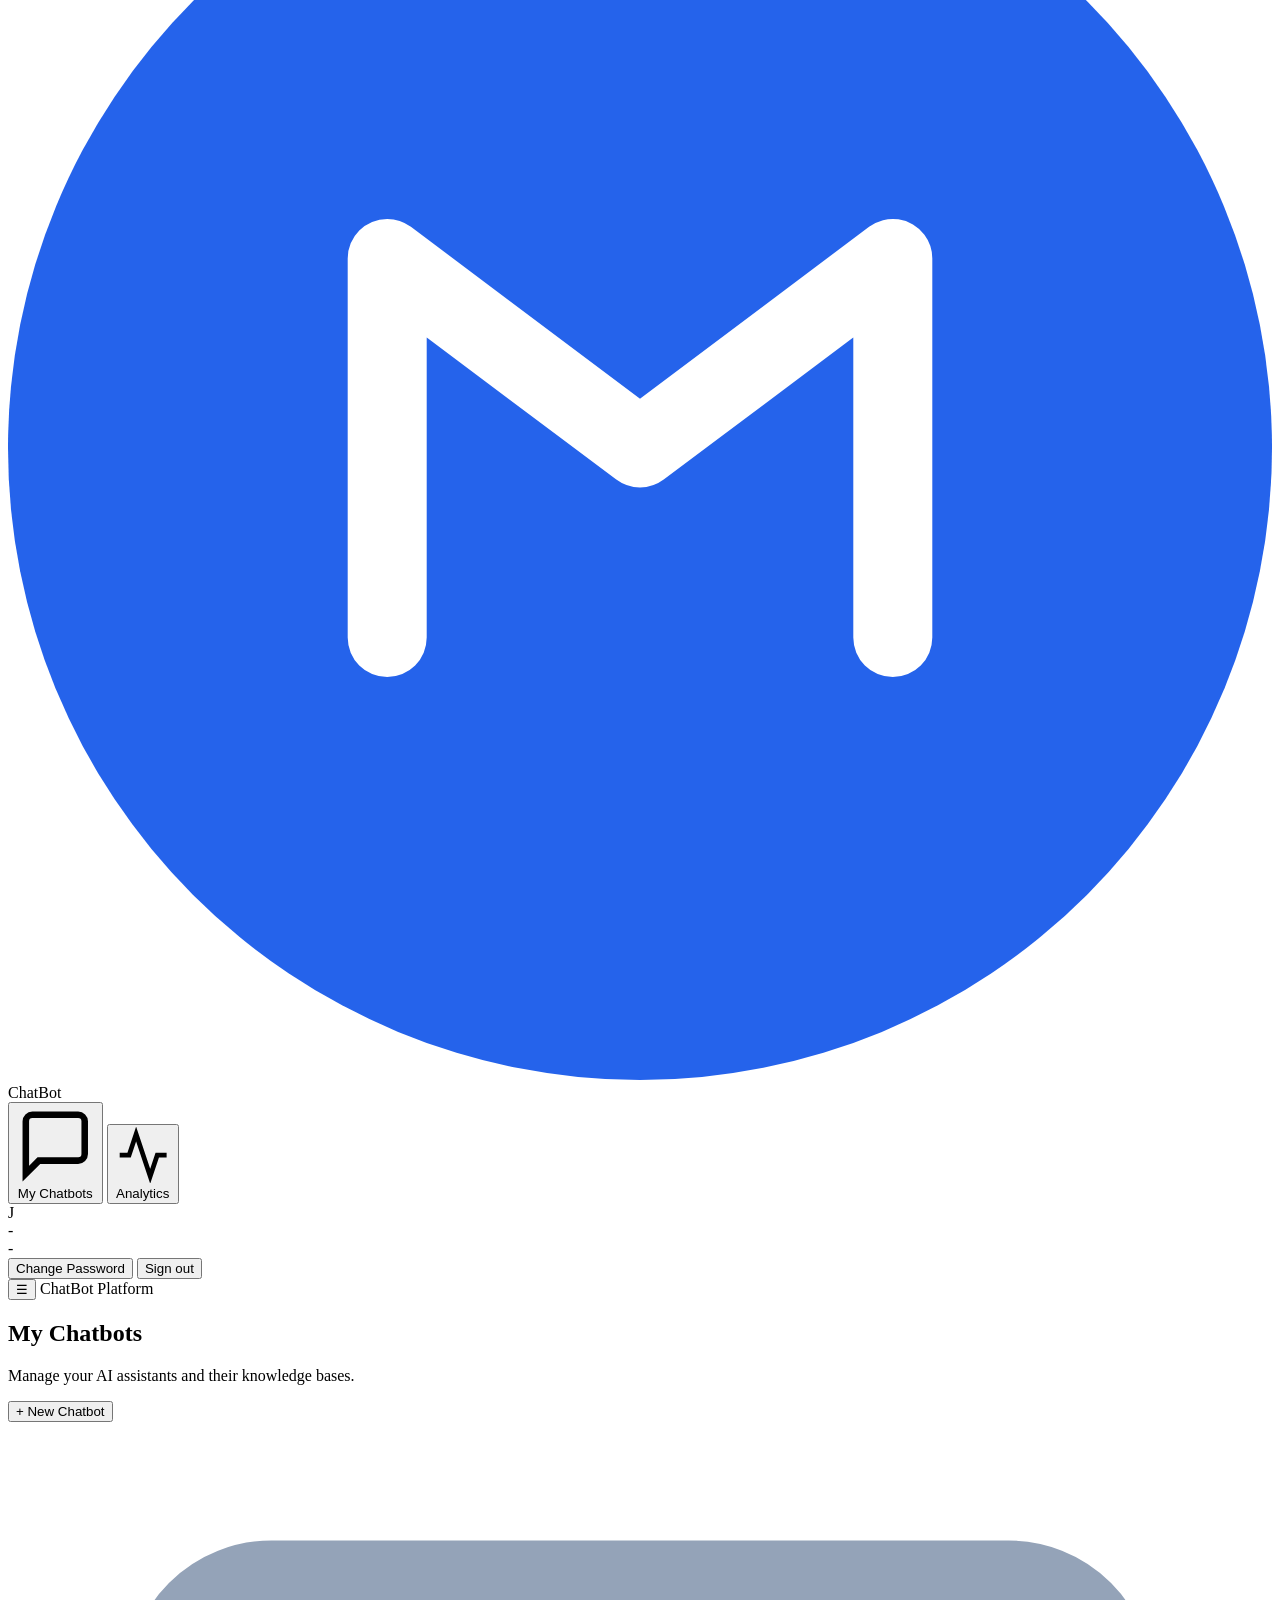
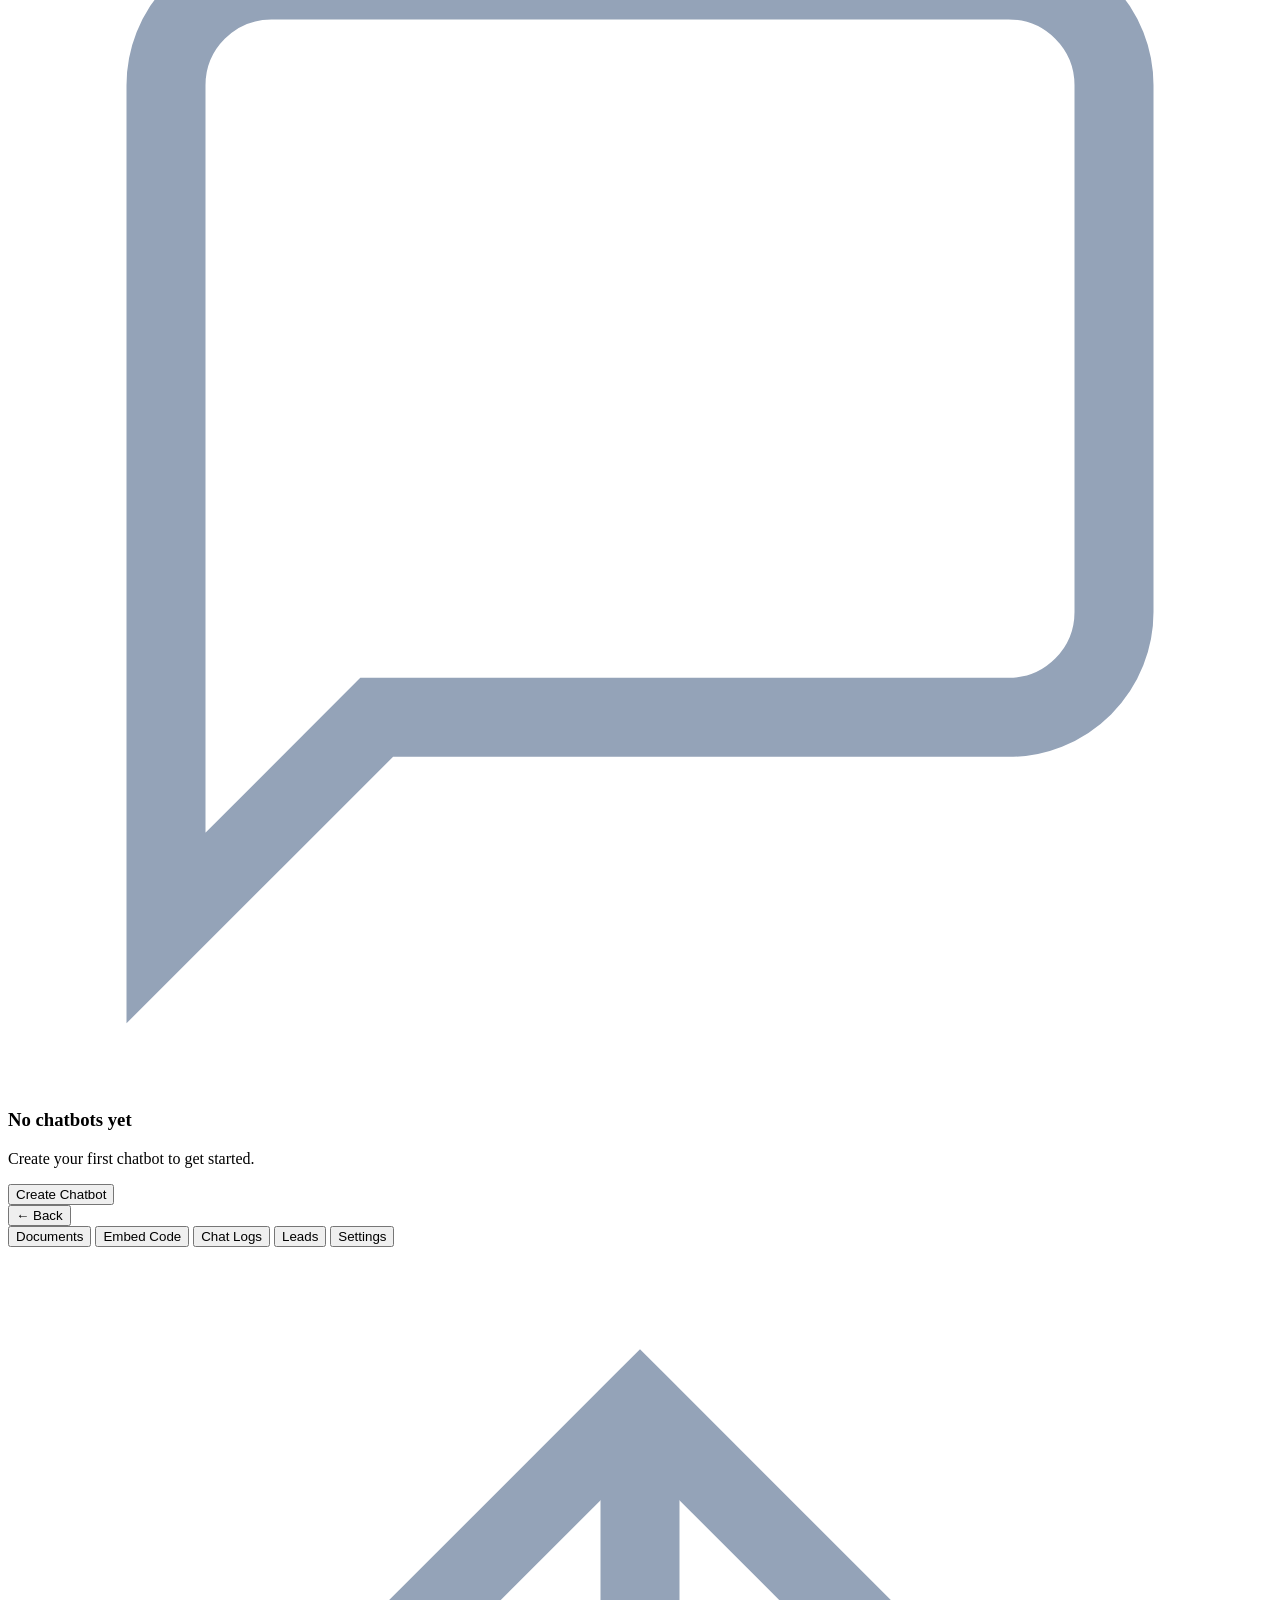
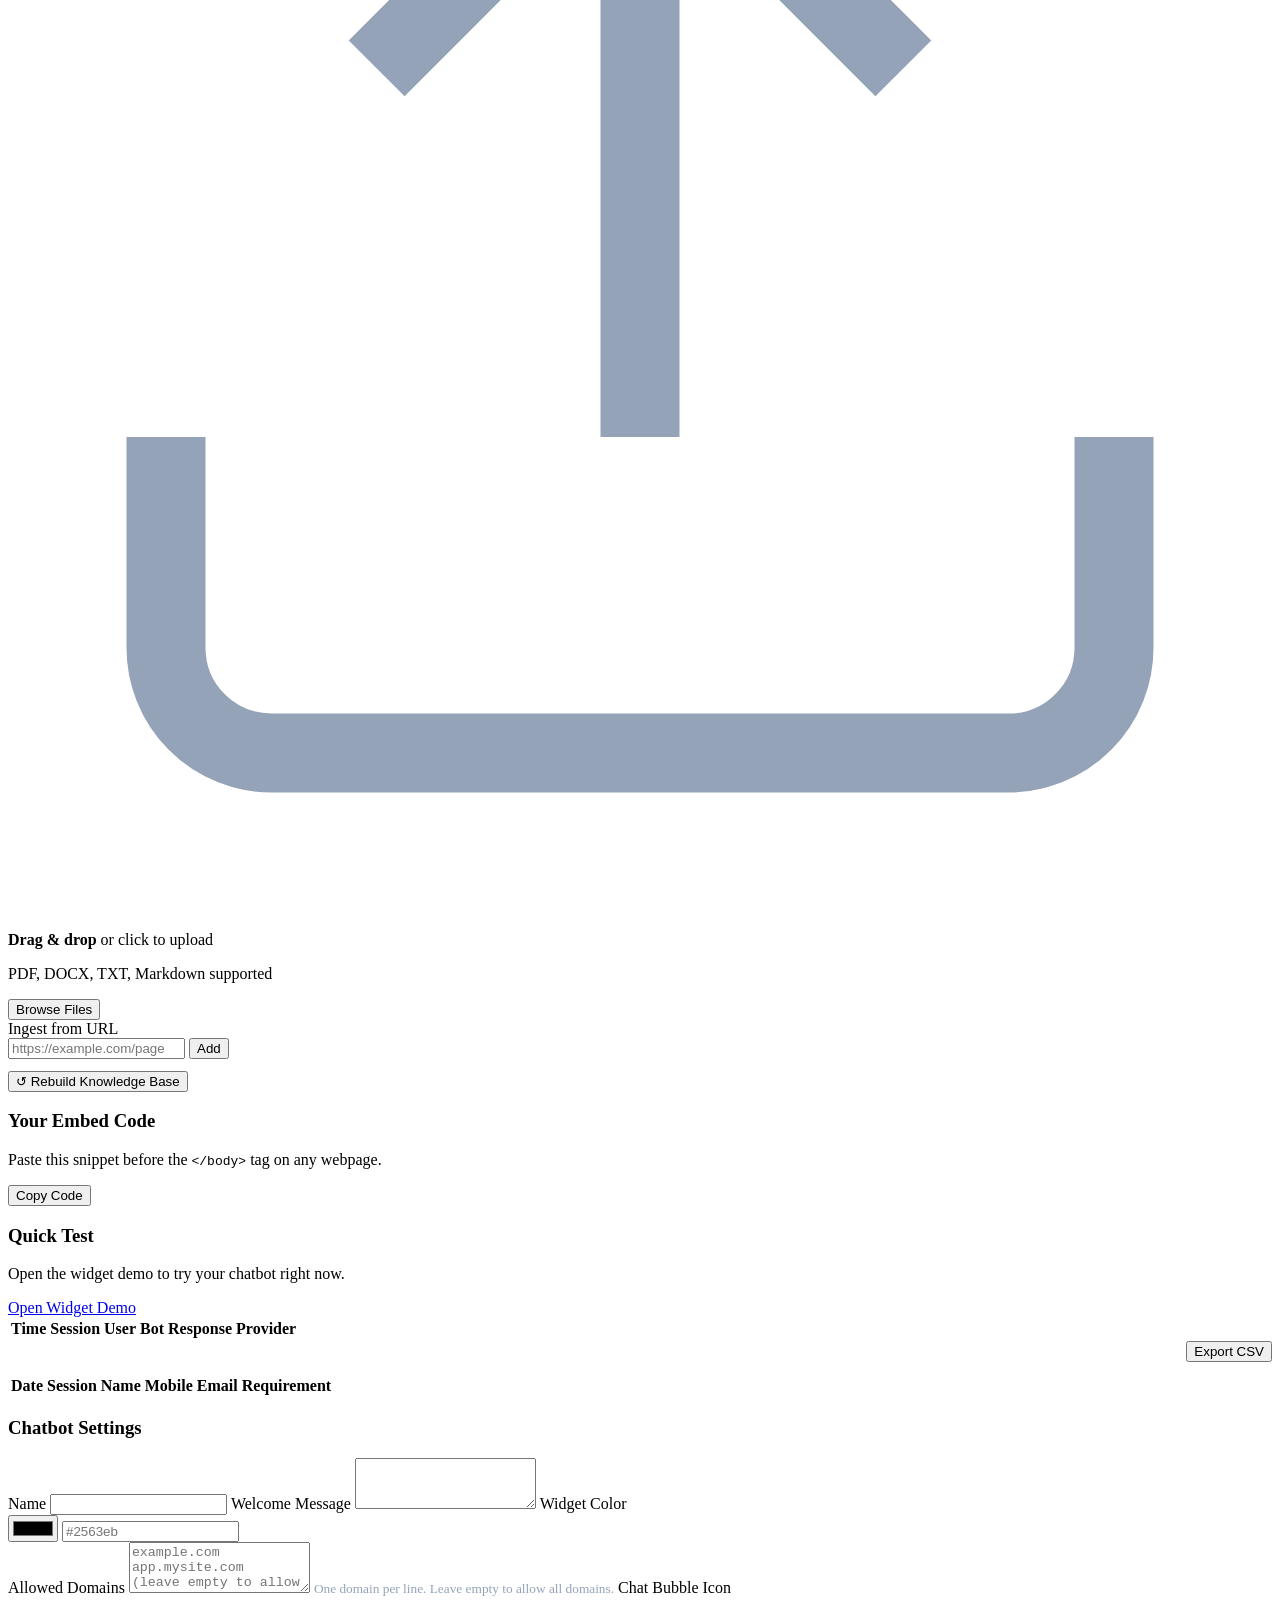
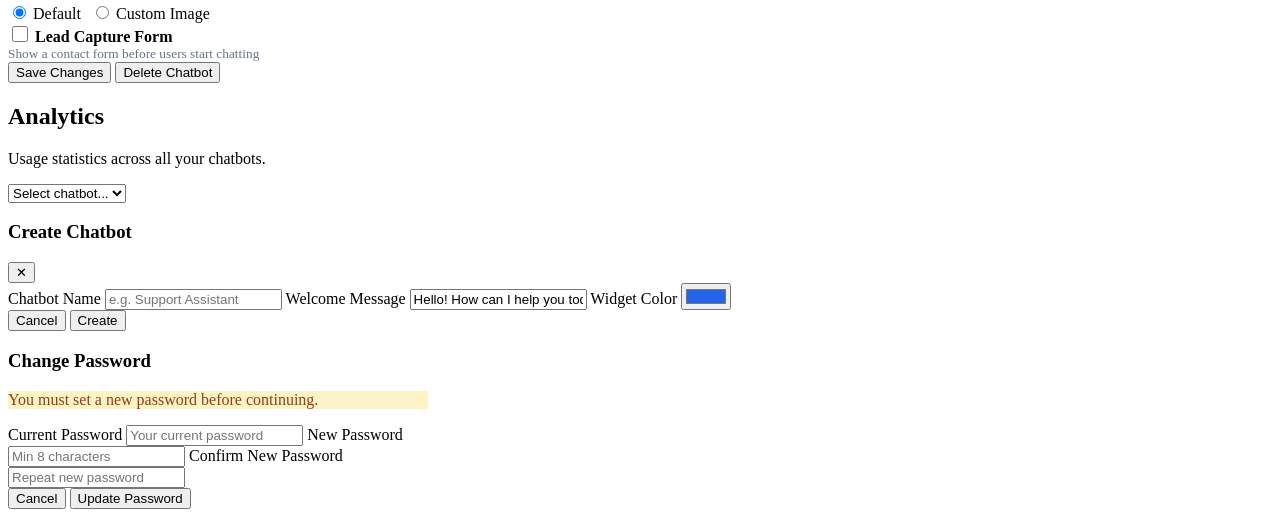
==== commit 50ccf37c: "Fix textarea padding, embed code URL, knowledge base deletion, and lead form - Fix textarea left-pad" ====
--- a/frontend/dashboard/index.html
+++ b/frontend/dashboard/index.html
@@ -4,6 +4,7 @@
   <meta charset="UTF-8" />
   <meta name="viewport" content="width=device-width, initial-scale=1.0" />
   <title>ChatBot Platform — Dashboard</title>
+  <link rel="icon" type="image/svg+xml" href="/favicon.ico" />
   <link rel="preconnect" href="https://fonts.googleapis.com">
   <link rel="preconnect" href="https://fonts.gstatic.com" crossorigin>
   <link href="https://fonts.googleapis.com/css2?family=Manrope:wght@400;500;600;700;800&family=Inter:ital,opsz,wght@0,14..32,400;0,14..32,500;0,14..32,600&display=swap" rel="stylesheet">
@@ -154,6 +155,11 @@
         </div>
 
         <div id="docs-list" class="docs-list"></div>
+        <div style="margin-top:12px">
+          <button class="btn btn-ghost btn-sm" onclick="rebuildKnowledgeBase()" title="Wipe and re-index all documents — fixes orphaned vectors from failed deletions">
+            ↺ Rebuild Knowledge Base
+          </button>
+        </div>
       </div>
 
       <!-- Embed tab -->
@@ -230,6 +236,35 @@
             <textarea id="setting-domains" rows="3" placeholder="example.com&#10;app.mysite.com&#10;(leave empty to allow all domains)"></textarea>
             <small style="color:#94a3b8">One domain per line. Leave empty to allow all domains.</small>
           </label>
+          <label>Chat Bubble Icon
+            <div style="display:flex;flex-direction:column;gap:10px;margin-top:6px">
+              <div style="display:flex;gap:10px;flex-wrap:wrap">
+                <label style="flex-direction:row;align-items:center;gap:6px;cursor:pointer;font-weight:normal">
+                  <input type="radio" name="icon-type" value="default" id="icon-type-default" checked/>
+                  <span>Default</span>
+                </label>
+                <label style="flex-direction:row;align-items:center;gap:6px;cursor:pointer;font-weight:normal">
+                  <input type="radio" name="icon-type" value="image" id="icon-type-image"/>
+                  <span>Custom Image</span>
+                </label>
+              </div>
+              <div id="icon-image-row" style="display:none;flex-direction:column;gap:8px">
+                <div style="display:flex;align-items:center;gap:12px">
+                  <img id="icon-preview" src="" alt="icon preview"
+                       style="width:72px;height:72px;border-radius:50%;object-fit:cover;border:2px solid #e2e8f0;display:none"/>
+                  <div>
+                    <label class="btn btn-secondary" style="cursor:pointer;display:inline-block;margin:0">
+                      Choose Image
+                      <input type="file" id="setting-icon-file" accept="image/png,image/jpeg,image/gif,image/webp,image/svg+xml"
+                             style="display:none" onchange="uploadChatbotIcon(this)"/>
+                    </label>
+                    <small style="color:#94a3b8;display:block;margin-top:4px">PNG, JPG, GIF, WebP, SVG — max 2 MB</small>
+                  </div>
+                </div>
+                <div id="icon-upload-status" style="font-size:13px;color:#64748b"></div>
+              </div>
+            </div>
+          </label>
           <label style="flex-direction:row;align-items:center;gap:10px;cursor:pointer">
             <input type="checkbox" id="setting-lead-form" style="width:16px;height:16px;cursor:pointer"/>
             <span>
